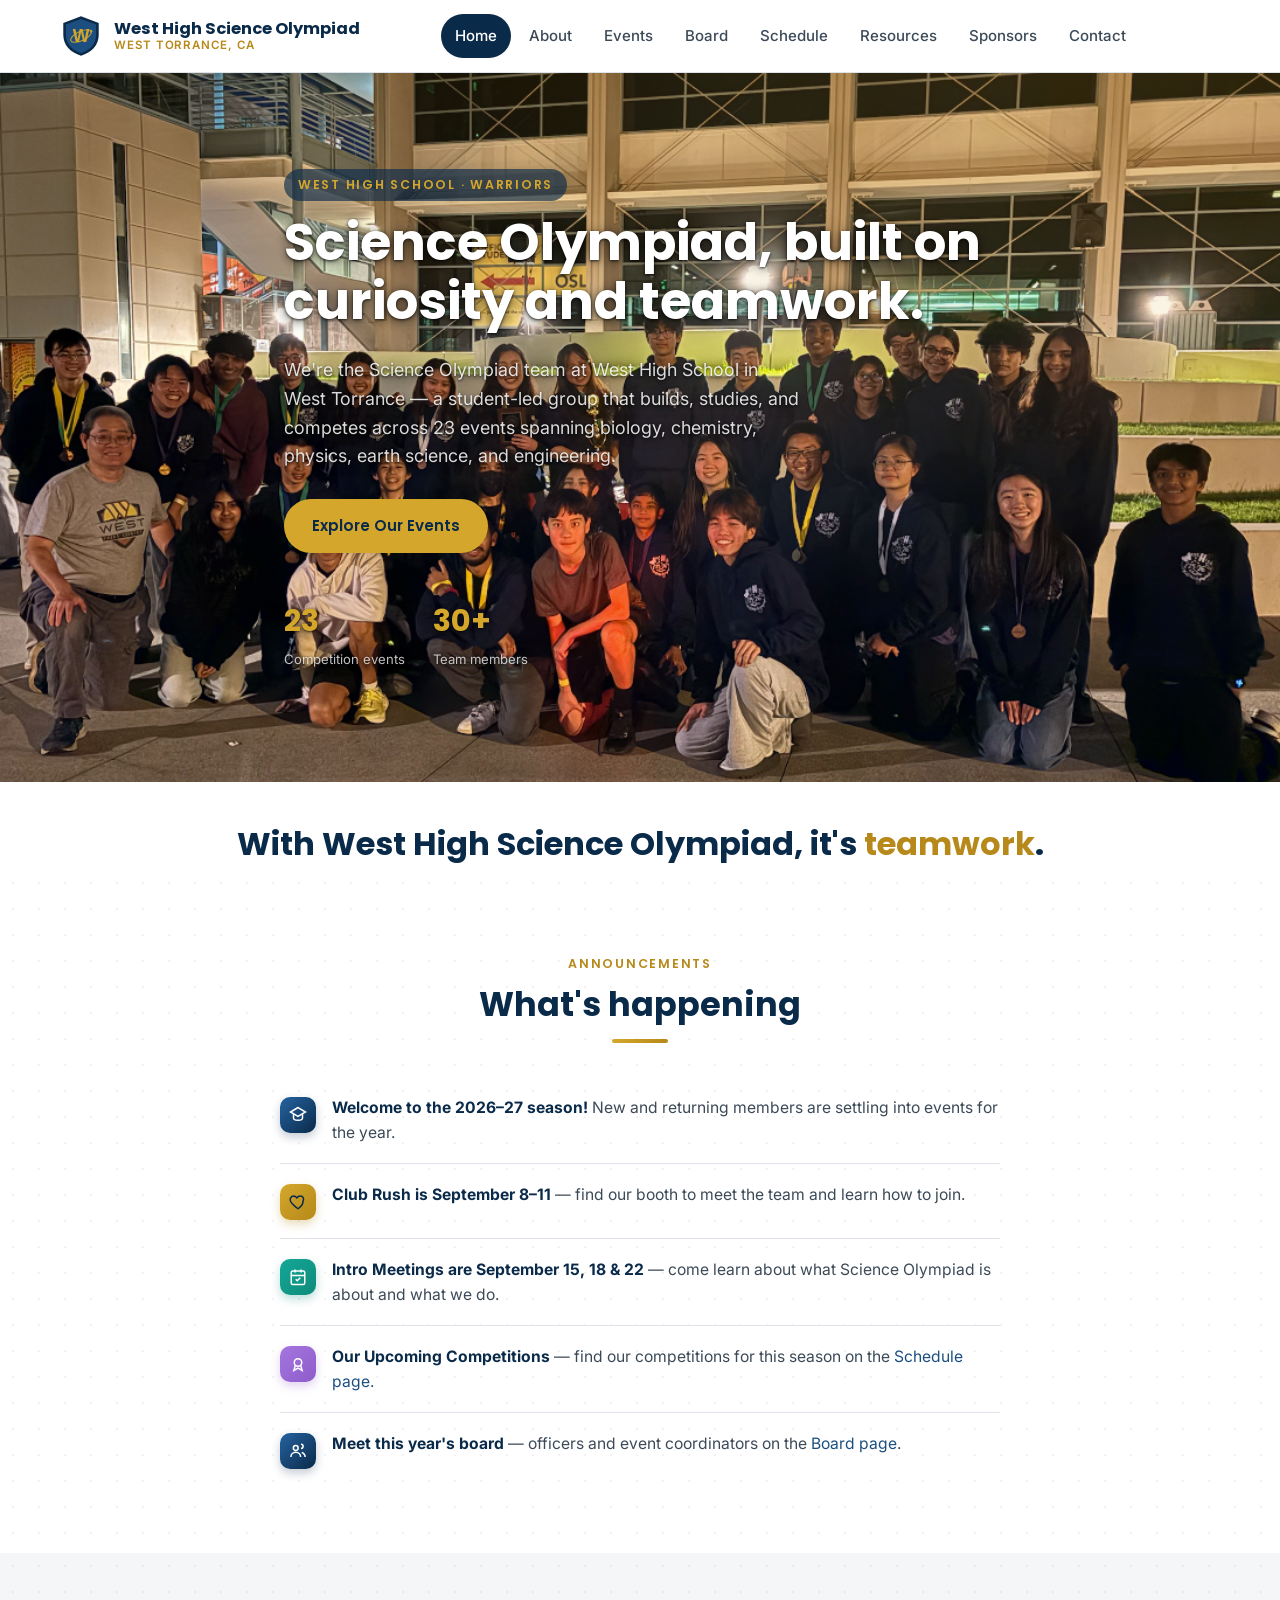
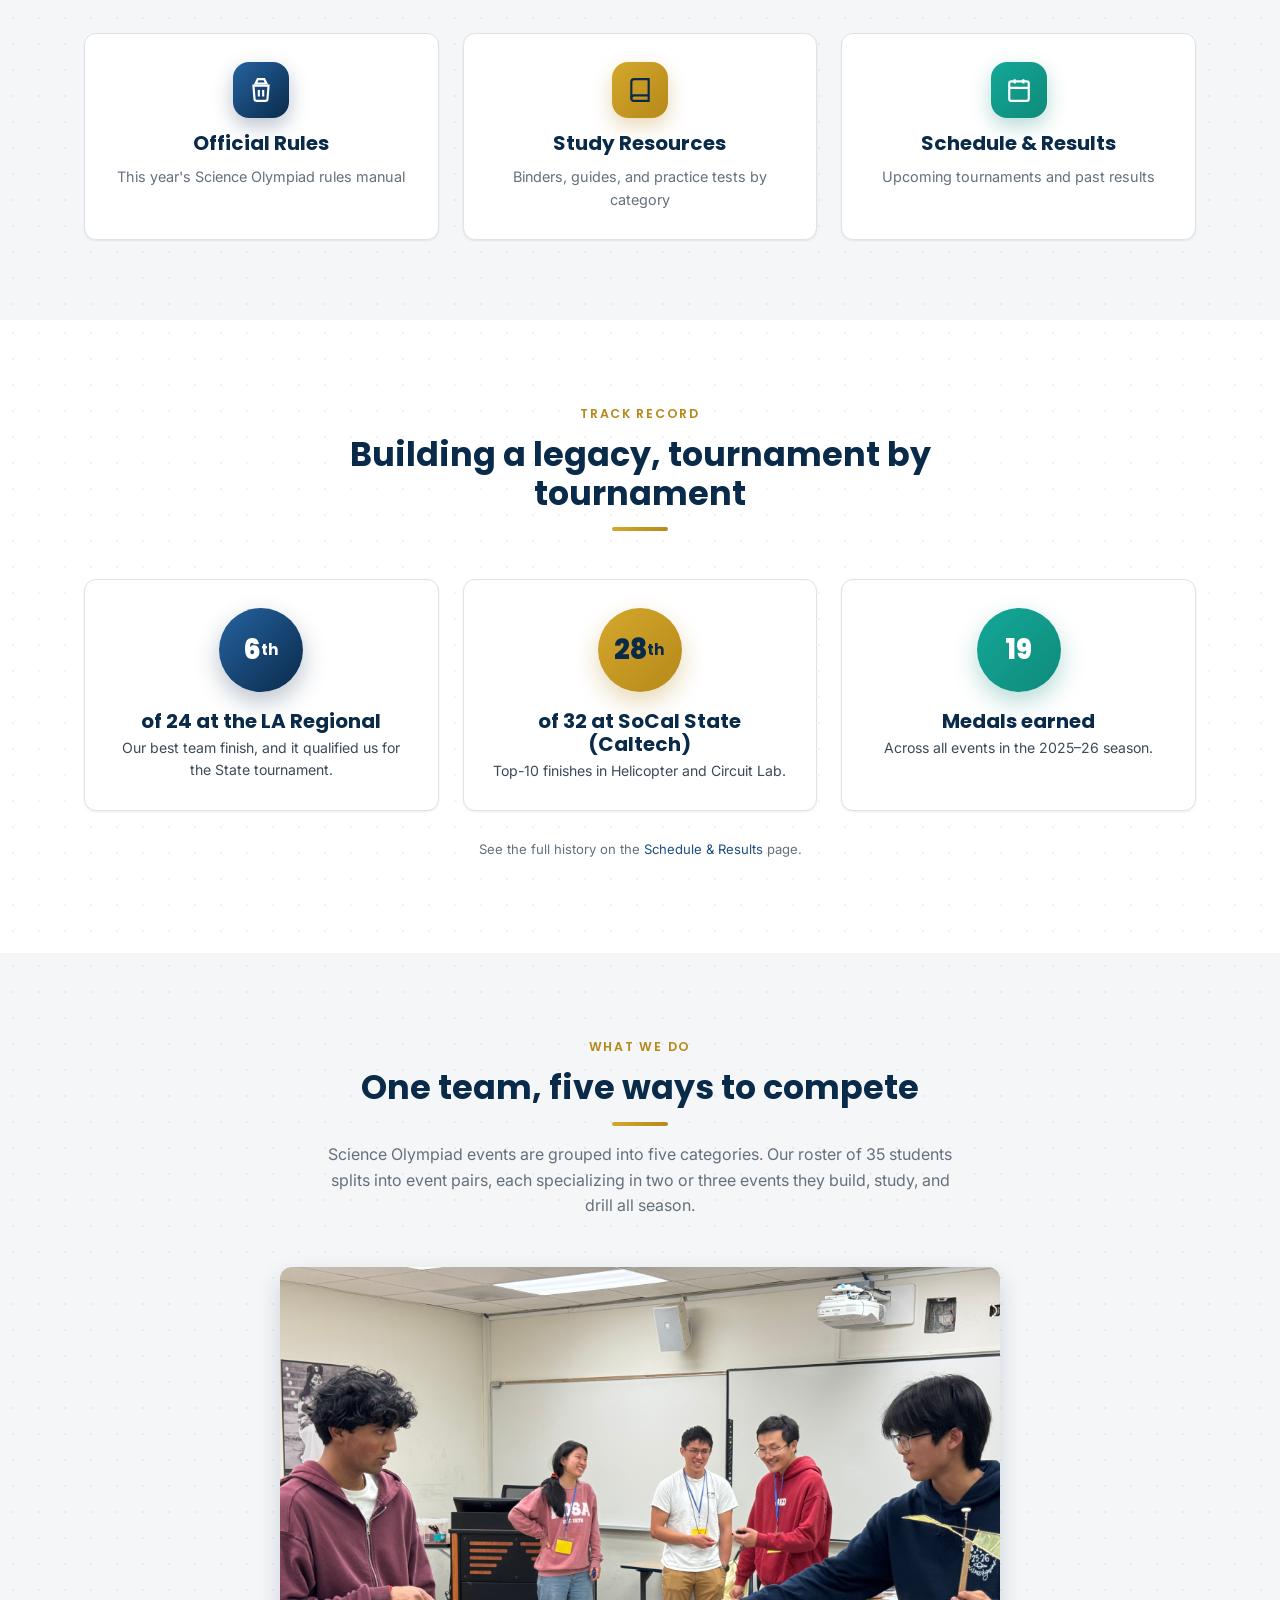
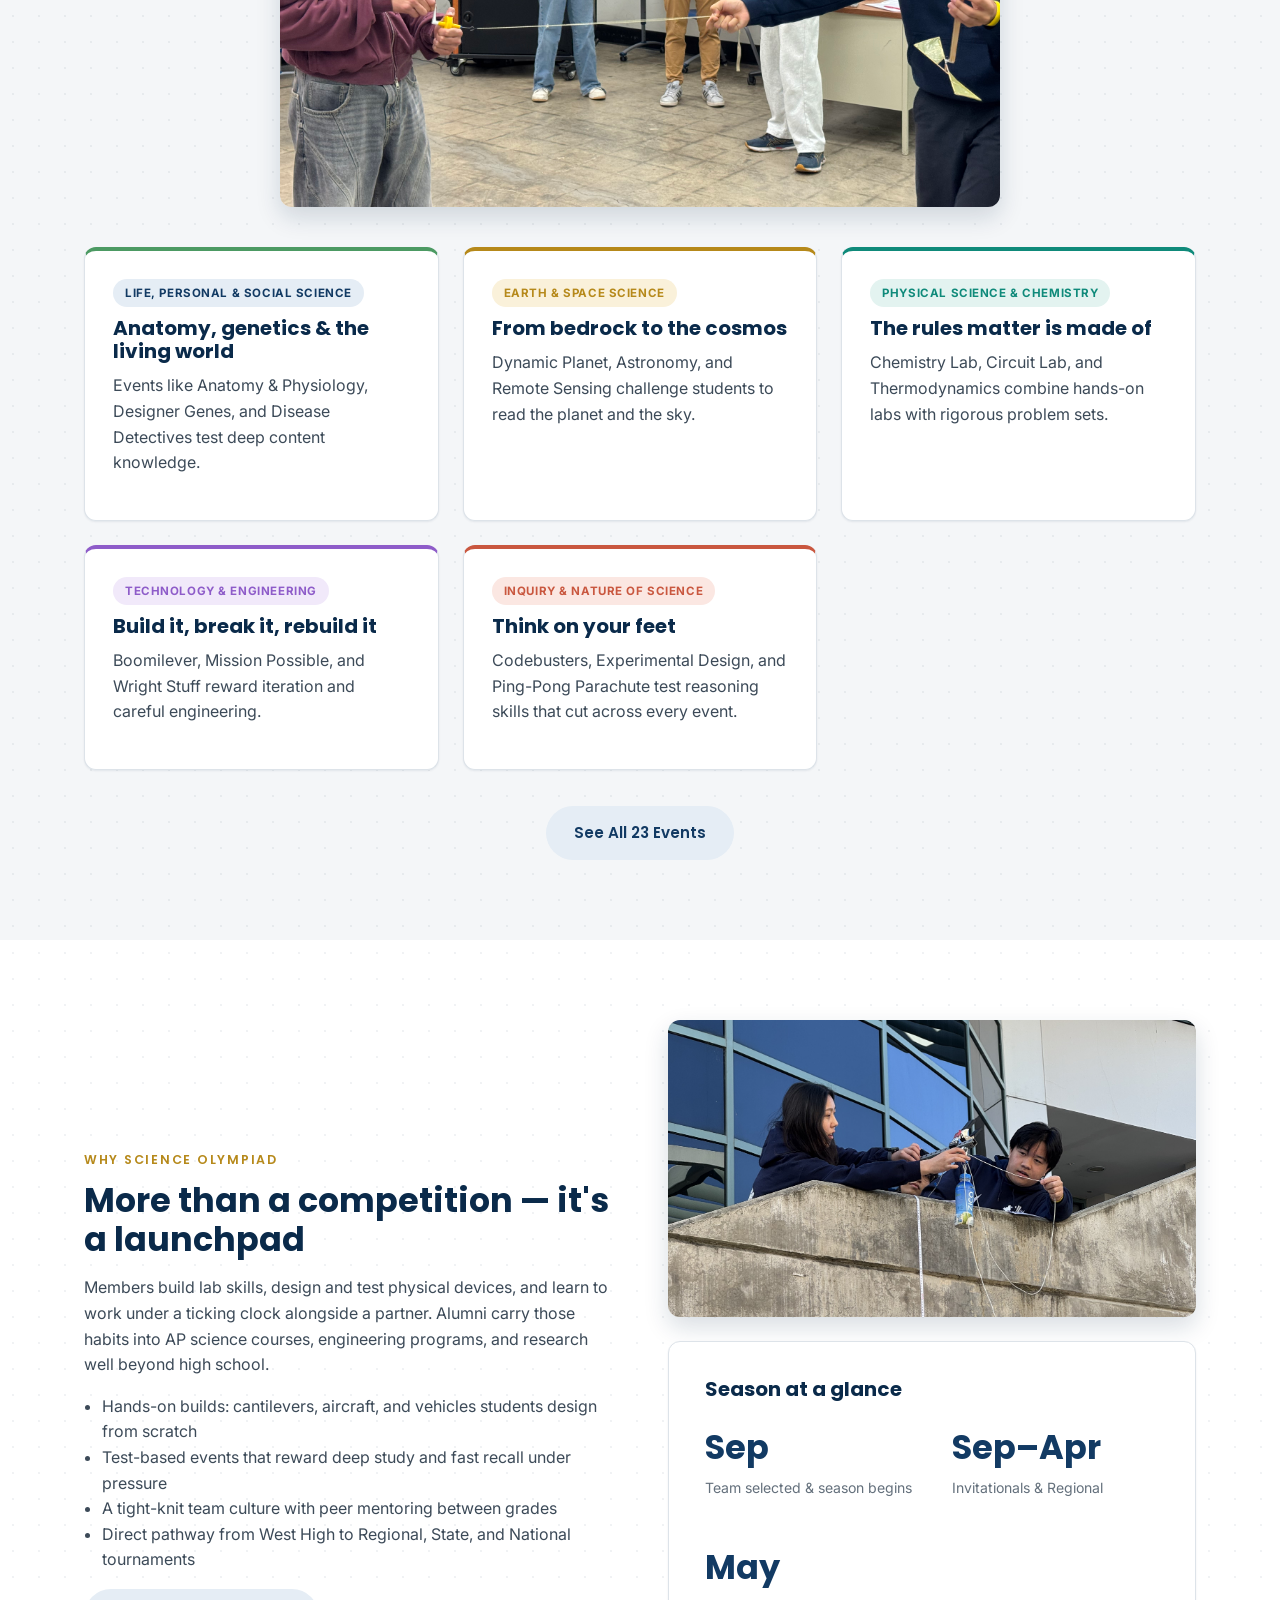
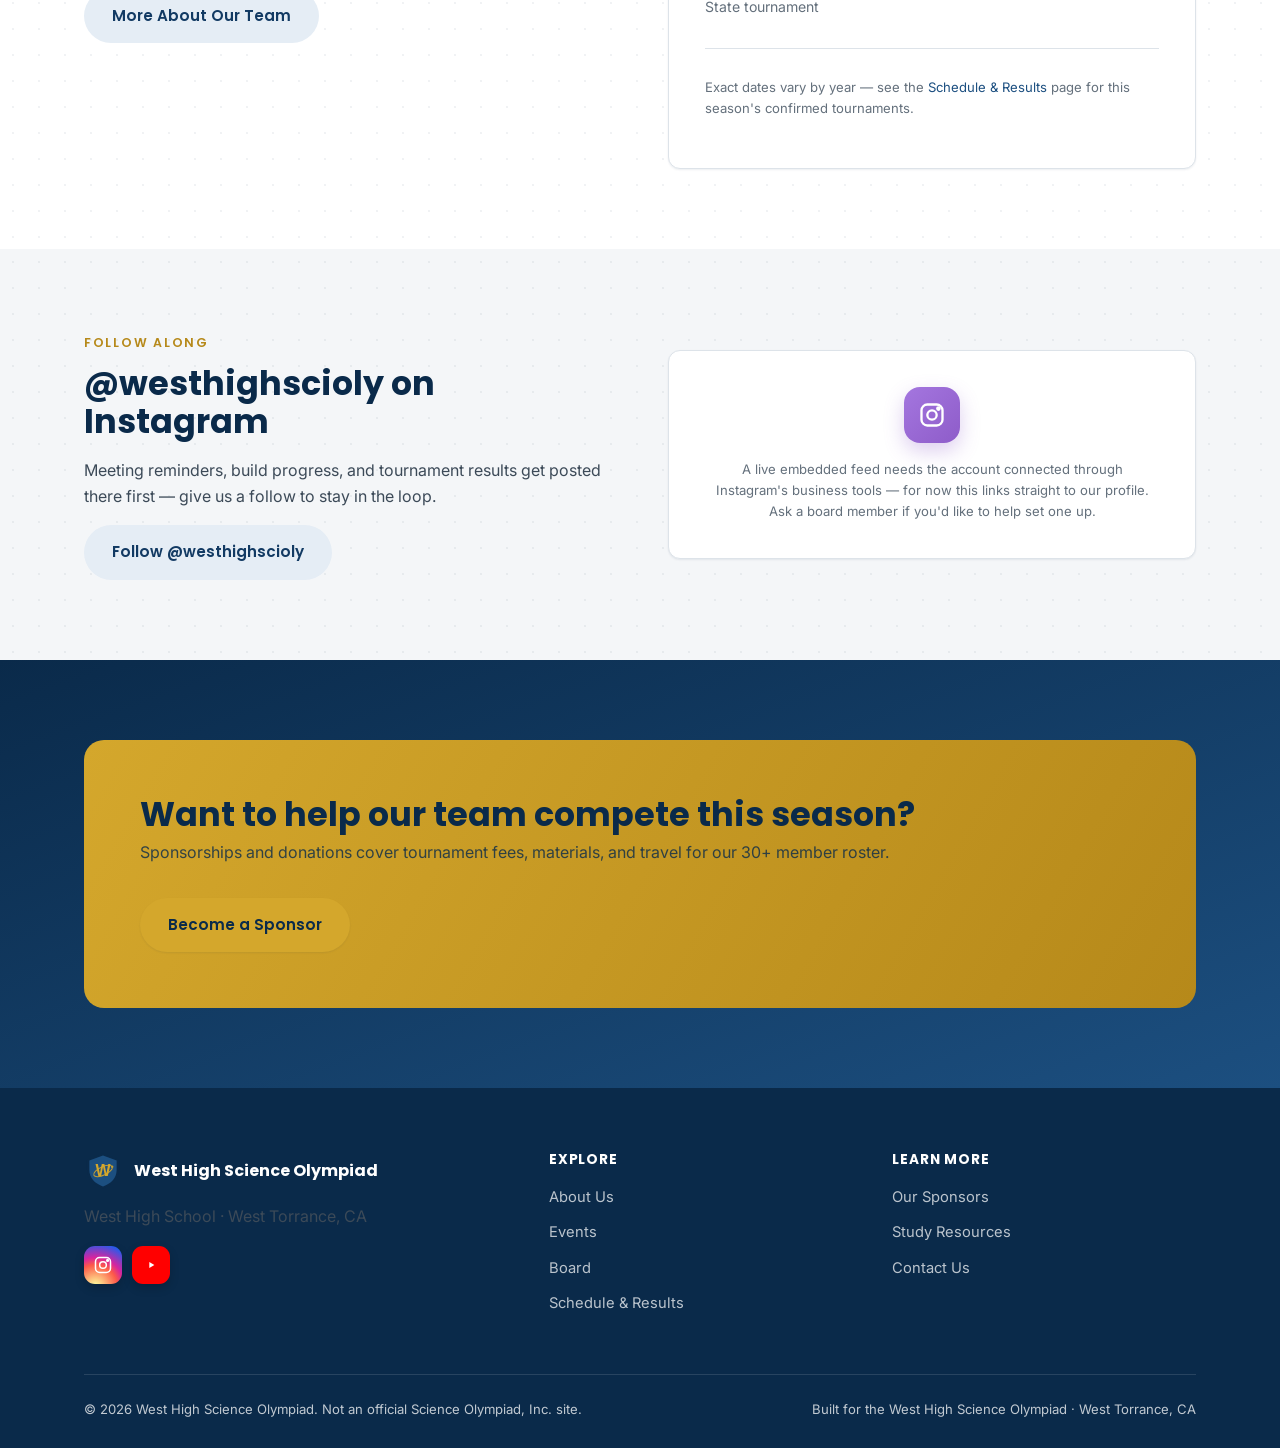
==== index.html @ 2553bfed "Initial launch of West High Science Olympiad site" ====
<!doctype html>
<html lang="en">
<head>
<meta charset="UTF-8">
<meta name="viewport" content="width=device-width, initial-scale=1.0">
<title>West High Science Olympiad | West Torrance, CA</title>
<meta name="description" content="Official informational site of the West High School Science Olympiad team — West Torrance, CA. Events, schedule, results, meeting times, and resources for the Warriors.">
<link rel="icon" href="assets/img/logo.svg" type="image/svg+xml">
<link rel="preconnect" href="https://fonts.googleapis.com">
<link href="https://fonts.googleapis.com/css2?family=Inter:wght@400;500;600;700&family=Poppins:wght@600;700;800&display=swap" rel="stylesheet">
<link rel="stylesheet" href="assets/css/style.css">
</head>
<body>

<header class="site-header">
  <div class="container nav">
    <a href="index.html" class="brand">
      <img src="assets/img/logo.svg" alt="West High Science Olympiad shield logo" class="brand-mark">
      <span class="brand-text"><strong>West High Science Olympiad</strong><span>West Torrance, CA</span></span>
    </a>
    <ul class="nav-links">
      <li><a href="index.html">Home</a></li>
      <li><a href="about.html">About</a></li>
      <li><a href="events.html">Events</a></li>
      <li><a href="team.html">Board</a></li>
      <li><a href="schedule.html">Schedule</a></li>
      <li><a href="resources.html">Resources</a></li>
      <li><a href="sponsors.html">Sponsors</a></li>
      <li><a href="contact.html">Contact</a></li>
    </ul>
    <div class="nav-cta">
      <button class="nav-toggle" aria-label="Toggle menu" aria-expanded="false">
        <span></span><span></span><span></span>
      </button>
    </div>
  </div>
</header>

<section class="hero" style="--hero-img:url('/assets/img/hero-home.png')">
  <div class="container" style="max-width:760px;">
    <span class="eyebrow">West High School &middot; Warriors</span>
    <h1>Science Olympiad, built on curiosity and teamwork.</h1>
    <p class="lede">We're the Science Olympiad team at West High School in West Torrance — a student-led group that builds, studies, and competes across 23 events spanning biology, chemistry, physics, earth science, and engineering.</p>
    <div class="hero-actions">
      <a href="events.html" class="btn btn-primary">Explore Our Events</a>
    </div>
    <div class="hero-stats">
      <div class="hero-stat"><strong>23</strong><span>Competition events</span></div>
      <div class="hero-stat"><strong>30+</strong><span>Team members</span></div>
    </div>
  </div>
</section>

<section class="rotator-line">
  <div class="container">
    <h2>With West High Science Olympiad, it's <span class="rotate-word" data-words="curiosity,teamwork,precision,discovery,persistence">curiosity</span>.</h2>
  </div>
</section>

<section class="section">
  <div class="container">
    <div class="section-head">
      <span class="eyebrow">Announcements</span>
      <h2>What's happening</h2>
    </div>
    <ul class="announce-list" style="max-width:720px; margin:0 auto;">
      <li>
        <div class="announce-icon"><svg viewBox="0 0 24 24" fill="none" stroke="currentColor" stroke-width="2"><path d="M12 2 2 8l10 6 10-6-10-6Z"/><path d="M6 11v5c0 1.5 2.7 3 6 3s6-1.5 6-3v-5"/></svg></div>
        <p style="margin:0;"><strong>Welcome to the 2026&ndash;27 season!</strong> New and returning members are settling into events for the year.</p>
      </li>
      <li>
        <div class="announce-icon announce-icon--gold"><svg viewBox="0 0 24 24" fill="none" stroke="currentColor" stroke-width="2"><path d="M12 21s-7-5.2-9.5-9.2C.6 8.4 2 4.5 6 4c2 0 3.6 1.2 4.5 2.6C11.4 5.2 13 4 15 4c4 0 5.4 3.9 3.5 7.8C19 15.8 12 21 12 21Z"/></svg></div>
        <p style="margin:0;"><strong>Club Rush is September 8&ndash;11</strong> &mdash; find our booth to meet the team and learn how to join.</p>
      </li>
      <li>
        <div class="announce-icon announce-icon--teal"><svg viewBox="0 0 24 24" fill="none" stroke="currentColor" stroke-width="2"><rect x="3" y="4" width="18" height="18" rx="2"/><path d="M3 10h18M8 2v4M16 2v4"/><path d="m9 15 2 2 4-4"/></svg></div>
        <p style="margin:0;"><strong>Intro Meetings are September 15, 18 &amp; 22</strong> &mdash; come learn about what Science Olympiad is about and what we do.</p>
      </li>
      <li>
        <div class="announce-icon announce-icon--purple"><svg viewBox="0 0 24 24" fill="none" stroke="currentColor" stroke-width="2"><path d="M12 15a5 5 0 1 0 0-10 5 5 0 0 0 0 10Z"/><path d="m8.5 13.5-2 7 5.5-3 5.5 3-2-7"/></svg></div>
        <p style="margin:0;"><strong>Our Upcoming Competitions</strong> &mdash; find our competitions for this season on the <a href="schedule.html">Schedule page</a>.</p>
      </li>
      <li>
        <div class="announce-icon"><svg viewBox="0 0 24 24" fill="none" stroke="currentColor" stroke-width="2"><circle cx="9" cy="8" r="3.2"/><path d="M2.5 20c0-3.6 2.9-6.2 6.5-6.2s6.5 2.6 6.5 6.2"/><path d="M16 8.5a2.8 2.8 0 1 0 0-5.6"/><path d="M21.5 20c0-2.9-1.9-5.2-4.5-6"/></svg></div>
        <p style="margin:0;"><strong>Meet this year's board</strong> &mdash; officers and event coordinators on the <a href="team.html">Board page</a>.</p>
      </li>
    </ul>
  </div>
</section>

<section class="section section--alt">
  <div class="container">
    <div class="grid grid-3">
      <a href="https://www.soinc.org" target="_blank" rel="noopener" class="card text-center tile-link">
        <div class="icon-tile" style="margin:0 auto 14px;">
          <svg viewBox="0 0 24 24" fill="none" stroke="currentColor" stroke-width="2"><path d="M9 2h6l2 4H7l2-4Z"/><path d="M5 8h14l-1 12a2 2 0 0 1-2 2H8a2 2 0 0 1-2-2L5 8Z"/><path d="M10 12v6M14 12v6"/></svg>
        </div>
        <h3>Official Rules</h3>
        <p style="margin:0; font-size:0.9rem;">This year's Science Olympiad rules manual</p>
      </a>
      <a href="resources.html" class="card text-center tile-link">
        <div class="icon-tile icon-tile--gold" style="margin:0 auto 14px;">
          <svg viewBox="0 0 24 24" fill="none" stroke="currentColor" stroke-width="2"><path d="M4 19.5A2.5 2.5 0 0 1 6.5 17H20"/><path d="M6.5 2H20v20H6.5A2.5 2.5 0 0 1 4 19.5v-15A2.5 2.5 0 0 1 6.5 2Z"/></svg>
        </div>
        <h3>Study Resources</h3>
        <p style="margin:0; font-size:0.9rem;">Binders, guides, and practice tests by category</p>
      </a>
      <a href="schedule.html" class="card text-center tile-link">
        <div class="icon-tile icon-tile--teal" style="margin:0 auto 14px;">
          <svg viewBox="0 0 24 24" fill="none" stroke="currentColor" stroke-width="2"><rect x="3" y="4" width="18" height="18" rx="2"/><path d="M3 10h18M8 2v4M16 2v4"/></svg>
        </div>
        <h3>Schedule &amp; Results</h3>
        <p style="margin:0; font-size:0.9rem;">Upcoming tournaments and past results</p>
      </a>
    </div>
  </div>
</section>

<section class="section">
  <div class="container">
    <div class="section-head">
      <span class="eyebrow">Track Record</span>
      <h2>Building a legacy, tournament by tournament</h2>
    </div>
    <div class="grid grid-3">
      <div class="card text-center">
        <div class="stat-badge">6<sup>th</sup></div>
        <h3 style="margin-bottom:4px;">of 24 at the LA Regional</h3>
        <p style="margin:0; font-size:0.88rem;">Our best team finish, and it qualified us for the State tournament.</p>
      </div>
      <div class="card text-center">
        <div class="stat-badge stat-badge--gold">28<sup>th</sup></div>
        <h3 style="margin-bottom:4px;">of 32 at SoCal State (Caltech)</h3>
        <p style="margin:0; font-size:0.88rem;">Top-10 finishes in Helicopter and Circuit Lab.</p>
      </div>
      <div class="card text-center">
        <div class="stat-badge stat-badge--teal">19</div>
        <h3 style="margin-bottom:4px;">Medals earned</h3>
        <p style="margin:0; font-size:0.88rem;">Across all events in the 2025&ndash;26 season.</p>
      </div>
    </div>
    <p class="form-note text-center" style="margin-top:28px;">See the full history on the <a href="schedule.html">Schedule &amp; Results</a> page.</p>
  </div>
</section>

<section class="section section--alt">
  <div class="container">
    <div class="section-head">
      <span class="eyebrow">What We Do</span>
      <h2>One team, five ways to compete</h2>
      <p>Science Olympiad events are grouped into five categories. Our roster of 35 students splits into event pairs, each specializing in two or three events they build, study, and drill all season.</p>
    </div>
    <img src="/assets/img/IMG_6153.JPG" alt="Team members testing a Wright Stuff aircraft build" class="photo-frame" style="aspect-ratio:4032/3024; max-width:720px; margin:0 auto 40px;">
    <div class="grid grid-3">
      <div class="card card--life">
        <span class="tag tag--green">Life, Personal &amp; Social Science</span>
        <h3>Anatomy, genetics &amp; the living world</h3>
        <p>Events like Anatomy &amp; Physiology, Designer Genes, and Disease Detectives test deep content knowledge.</p>
      </div>
      <div class="card card--earth">
        <span class="tag">Earth &amp; Space Science</span>
        <h3>From bedrock to the cosmos</h3>
        <p>Dynamic Planet, Astronomy, and Remote Sensing challenge students to read the planet and the sky.</p>
      </div>
      <div class="card card--physical">
        <span class="tag tag--blue">Physical Science &amp; Chemistry</span>
        <h3>The rules matter is made of</h3>
        <p>Chemistry Lab, Circuit Lab, and Thermodynamics combine hands-on labs with rigorous problem sets.</p>
      </div>
      <div class="card card--tech">
        <span class="tag" style="background:#f1e9fa; color:#8e5cc9;">Technology &amp; Engineering</span>
        <h3>Build it, break it, rebuild it</h3>
        <p>Boomilever, Mission Possible, and Wright Stuff reward iteration and careful engineering.</p>
      </div>
      <div class="card card--inquiry">
        <span class="tag" style="background:#fbe7e2; color:#c9573f;">Inquiry &amp; Nature of Science</span>
        <h3>Think on your feet</h3>
        <p>Codebusters, Experimental Design, and Ping-Pong Parachute test reasoning skills that cut across every event.</p>
      </div>
    </div>
    <div class="text-center" style="margin-top: 36px;">
      <a href="events.html" class="btn btn-ghost">See All 23 Events</a>
    </div>
  </div>
</section>

<section class="section">
  <div class="container">
    <div class="grid grid-2" style="align-items:center; gap:56px;">
      <div>
        <span class="eyebrow">Why Science Olympiad</span>
        <h2>More than a competition — it's a launchpad</h2>
        <p>Members build lab skills, design and test physical devices, and learn to work under a ticking clock alongside a partner. Alumni carry those habits into AP science courses, engineering programs, and research well beyond high school.</p>
        <ul style="padding-left: 18px; color: var(--color-ink-700);">
          <li>Hands-on builds: cantilevers, aircraft, and vehicles students design from scratch</li>
          <li>Test-based events that reward deep study and fast recall under pressure</li>
          <li>A tight-knit team culture with peer mentoring between grades</li>
          <li>Direct pathway from West High to Regional, State, and National tournaments</li>
        </ul>
        <a href="about.html" class="btn btn-ghost">More About Our Team</a>
      </div>
      <div>
        <img src="/assets/img/IMG_6108.JPG" alt="Team members testing a hands-on device build outdoors" class="photo-frame" style="aspect-ratio:16/9; margin-bottom:24px; object-position:50% 38%;">
        <div class="card" style="padding: 36px;">
        <h3>Season at a glance</h3>
        <div class="stat-row" style="margin-top: 20px;">
          <div class="stat"><strong>Sep</strong><span>Team selected &amp; season begins</span></div>
          <div class="stat"><strong>Sep&ndash;Apr</strong><span>Invitationals &amp; Regional</span></div>
          <div class="stat"><strong>May</strong><span>State tournament</span></div>
        </div>
        <div class="divider" style="margin: 28px 0;"></div>
        <p class="form-note">Exact dates vary by year — see the <a href="schedule.html">Schedule &amp; Results</a> page for this season's confirmed tournaments.</p>
        </div>
      </div>
    </div>
  </div>
</section>

<section class="section section--alt">
  <div class="container">
    <div class="grid grid-2" style="align-items:center; gap:56px;">
      <div>
        <span class="eyebrow">Follow Along</span>
        <h2>@westhighscioly on Instagram</h2>
        <p>Meeting reminders, build progress, and tournament results get posted there first &mdash; give us a follow to stay in the loop.</p>
        <a href="https://www.instagram.com/westhighscioly/" target="_blank" rel="noopener" class="btn btn-ghost">Follow @westhighscioly</a>
      </div>
      <div class="card text-center" style="padding:36px;">
        <div class="icon-tile icon-tile--purple" style="margin:0 auto 16px; width:56px; height:56px;">
          <svg viewBox="0 0 24 24" fill="none" stroke="currentColor" stroke-width="2" style="width:28px; height:28px;"><rect x="3" y="3" width="18" height="18" rx="5"/><circle cx="12" cy="12" r="4"/><circle cx="17.5" cy="6.5" r="1"/></svg>
        </div>
        <p class="form-note" style="margin:0;">A live embedded feed needs the account connected through Instagram's business tools &mdash; for now this links straight to our profile. Ask a board member if you'd like to help set one up.</p>
      </div>
    </div>
  </div>
</section>

<section class="section section--dark">
  <div class="container">
    <div class="cta-banner">
      <div>
        <h2>Want to help our team compete this season?</h2>
        <p>Sponsorships and donations cover tournament fees, materials, and travel for our 30+ member roster.</p>
      </div>
      <a href="sponsors.html" class="btn btn-primary">Become a Sponsor</a>
    </div>
  </div>
</section>

<footer class="site-footer">
  <div class="container">
    <div class="footer-grid">
      <div>
        <div class="footer-brand">
          <img src="assets/img/logo.svg" alt="West High Science Olympiad logo" style="width:38px;height:38px;">
          <strong>West High Science Olympiad</strong>
        </div>
        <p>West High School &middot; West Torrance, CA</p>
        <div class="social-row">
          <a href="https://www.instagram.com/westhighscioly/" target="_blank" rel="noopener" aria-label="Instagram" class="social-icon--instagram">
            <svg viewBox="0 0 24 24" fill="none" stroke="#fff" stroke-width="1.8"><rect x="3" y="3" width="18" height="18" rx="5"/><circle cx="12" cy="12" r="4"/><circle cx="17.5" cy="6.5" r="1"/></svg>
          </a>
          <a href="https://www.youtube.com/@westhighschoolscienceolymp8738" target="_blank" rel="noopener" aria-label="YouTube" class="social-icon--youtube">
            <svg viewBox="0 0 24 24"><path fill="#fff" d="M10 8.5v7l6-3.5-6-3.5z"/></svg>
          </a>
        </div>
      </div>
      <div>
        <h4>Explore</h4>
        <ul>
          <li><a href="about.html">About Us</a></li>
          <li><a href="events.html">Events</a></li>
          <li><a href="team.html">Board</a></li>
          <li><a href="schedule.html">Schedule &amp; Results</a></li>
        </ul>
      </div>
      <div>
        <h4>Learn More</h4>
        <ul>
          <li><a href="sponsors.html">Our Sponsors</a></li>
          <li><a href="resources.html">Study Resources</a></li>
          <li><a href="contact.html">Contact Us</a></li>
        </ul>
      </div>
    </div>
    <div class="footer-bottom">
      <span>&copy; <span class="current-year">2026</span> West High Science Olympiad. Not an official Science Olympiad, Inc. site.</span>
      <span>Built for the West High Science Olympiad &middot; West Torrance, CA</span>
    </div>
  </div>
</footer>

<button class="back-to-top" aria-label="Back to top">&uarr;</button>
<script src="assets/js/main.js"></script>
</body>
</html>
---- assets/css/style.css ----
/* ==========================================================================
   West High Science Olympiad — Design Tokens & Base
   ========================================================================== */

:root {
  /* West High "Warriors" palette — deep navy blue + gold, teal science-lab accent */
  --color-primary-900: #0a2a4a;
  --color-primary-800: #123a63;
  --color-primary-700: #1c4f80;
  --color-primary-600: #2563a0;
  --color-primary-100: #e5edf5;
  --color-gold-500: #d4a72c;
  --color-gold-600: #b6891a;
  --color-gold-100: #faf1da;
  --color-accent-teal: #0f8a7a;

  --color-ink-900: #16212e;
  --color-ink-700: #3c4a58;
  --color-ink-500: #64707c;
  --color-ink-300: #9aa6b0;
  --color-ink-100: #e2e7ec;
  --color-surface: #ffffff;
  --color-surface-alt: #f4f6f8;
  --color-border: #dde3e9;

  --font-display: "Poppins", "Segoe UI", system-ui, sans-serif;
  --font-body: "Inter", "Segoe UI", system-ui, sans-serif;

  --radius-sm: 6px;
  --radius-md: 12px;
  --radius-lg: 20px;

  --shadow-sm: 0 1px 2px rgba(10, 42, 74, 0.08);
  --shadow-md: 0 8px 24px rgba(10, 42, 74, 0.10);
  --shadow-lg: 0 20px 48px rgba(10, 42, 74, 0.16);

  --container-w: 1160px;
}

* , *::before, *::after { box-sizing: border-box; }

html { scroll-behavior: smooth; }

body {
  margin: 0;
  font-family: var(--font-body);
  color: var(--color-ink-900);
  background: var(--color-surface);
  line-height: 1.6;
  -webkit-font-smoothing: antialiased;
}

h1, h2, h3, h4 {
  font-family: var(--font-display);
  font-weight: 700;
  line-height: 1.15;
  margin: 0 0 0.5em;
  color: var(--color-primary-900);
}

h1 { font-size: clamp(2.1rem, 4vw, 3.2rem); }
h2 { font-size: clamp(1.6rem, 2.6vw, 2.2rem); }
h3 { font-size: 1.25rem; }

p { margin: 0 0 1em; color: var(--color-ink-700); }

a { color: var(--color-primary-700); text-decoration: none; }
a:hover { color: var(--color-gold-600); }

img { max-width: 100%; display: block; }

.container {
  width: 100%;
  max-width: var(--container-w);
  margin: 0 auto;
  padding: 0 24px;
}

.section {
  padding: 80px 0;
  background-image: radial-gradient(rgba(10,42,74,0.06) 1.5px, transparent 1.5px);
  background-size: 26px 26px;
}
.section--alt { background-color: var(--color-surface-alt); }
.section--dark {
  background: linear-gradient(160deg, var(--color-primary-900), var(--color-primary-700));
  color: #fff;
}
.section--dark h2, .section--dark h3 { color: #fff; }
.section--dark p { color: rgba(255,255,255,0.82); }

.eyebrow {
  display: inline-flex;
  align-items: center;
  gap: 8px;
  font-family: var(--font-display);
  font-size: 0.78rem;
  font-weight: 600;
  letter-spacing: 0.14em;
  text-transform: uppercase;
  color: var(--color-gold-600);
  margin-bottom: 12px;
}
.section--dark .eyebrow { color: var(--color-gold-500); }

.section-head {
  max-width: 640px;
  margin: 0 auto 48px;
  text-align: center;
}
.section-head p { color: var(--color-ink-500); }
.section--dark .section-head p { color: rgba(255,255,255,0.78); }
.section-head h2::after {
  content: "";
  display: block;
  width: 56px;
  height: 4px;
  margin: 14px auto 0;
  border-radius: 999px;
  background: linear-gradient(90deg, var(--color-gold-500), var(--color-gold-600));
}

/* Buttons */
.btn {
  display: inline-flex;
  align-items: center;
  justify-content: center;
  gap: 8px;
  padding: 13px 26px;
  border-radius: 999px;
  font-family: var(--font-display);
  font-weight: 600;
  font-size: 0.95rem;
  border: 2px solid transparent;
  cursor: pointer;
  transition: transform 0.15s ease, box-shadow 0.15s ease, background 0.15s ease, color 0.15s ease;
  white-space: nowrap;
}
.btn:hover { transform: translateY(-2px); }
.btn-primary {
  background: var(--color-gold-500);
  color: var(--color-primary-900);
  box-shadow: var(--shadow-sm);
}
.btn-primary:hover { background: var(--color-gold-600); color: var(--color-primary-900); box-shadow: var(--shadow-md); }
.btn-outline {
  background: transparent;
  border-color: rgba(255,255,255,0.6);
  color: #fff;
}
.btn-outline:hover { background: rgba(255,255,255,0.12); color: #fff; }
.btn-ghost {
  background: var(--color-primary-100);
  color: var(--color-primary-800);
}
.btn-ghost:hover { background: var(--color-primary-900); color: #fff; }

/* ==========================================================================
   Header / Nav
   ========================================================================== */

.site-header {
  position: sticky;
  top: 0;
  z-index: 100;
  background: rgba(255,255,255,0.92);
  backdrop-filter: blur(10px);
  border-bottom: 1px solid var(--color-border);
}

.nav {
  display: flex;
  align-items: center;
  justify-content: space-between;
  padding: 14px 0;
}

.brand {
  display: flex;
  align-items: center;
  gap: 12px;
  color: var(--color-ink-900);
}
.brand:hover { color: var(--color-ink-900); }
.brand-mark { width: 42px; height: 42px; flex-shrink: 0; }
.brand-text { display: flex; flex-direction: column; line-height: 1.15; }
.brand-text strong {
  font-family: var(--font-display);
  font-size: 1.02rem;
  font-weight: 700;
  color: var(--color-primary-900);
}
.brand-text span {
  font-size: 0.72rem;
  letter-spacing: 0.08em;
  text-transform: uppercase;
  color: var(--color-gold-600);
  font-weight: 600;
}

.nav-links {
  display: flex;
  align-items: center;
  gap: 4px;
  list-style: none;
  margin: 0;
  padding: 0;
}
.nav-links a {
  display: inline-block;
  padding: 10px 14px;
  border-radius: 999px;
  font-size: 0.94rem;
  font-weight: 500;
  color: var(--color-ink-700);
}
.nav-links a:hover { background: var(--color-primary-100); color: var(--color-primary-800); }
.nav-links a.active { background: var(--color-primary-900); color: #fff; }

.nav-cta { display: flex; align-items: center; gap: 12px; }
.nav-cta .btn { padding: 10px 20px; font-size: 0.9rem; }
.nav-cta .btn-primary { background: var(--color-primary-900); color: #fff; }
.nav-cta .btn-primary:hover { background: var(--color-gold-600); color: var(--color-primary-900); }

.nav-toggle {
  display: none;
  background: none;
  border: none;
  cursor: pointer;
  padding: 8px;
}
.nav-toggle span {
  display: block;
  width: 24px;
  height: 2px;
  background: var(--color-primary-900);
  margin: 5px 0;
  transition: transform 0.2s ease, opacity 0.2s ease;
}

/* ==========================================================================
   Hero
   ========================================================================== */

.hero {
  position: relative;
  overflow: hidden;
  /* Drop a photo in and set --hero-img on this element (e.g. assets/img/hero-home.jpg) —
     layers stack on top of it, so the page looks the same today and upgrades once it's added.
     No color tint on the photo itself — a plain navy background shows when there's no photo,
     and a text-shadow (below) keeps the text readable once a photo is added. */
  background-color: var(--color-primary-900);
  background-image: radial-gradient(1200px 600px at 85% -10%, rgba(212,167,44,0.25), transparent),
              var(--hero-img, none);
  background-size: cover, cover;
  background-position: center, center;
  background-repeat: no-repeat, no-repeat;
  color: #fff;
  padding: 96px 0 110px;
}
.hero .eyebrow {
  color: var(--color-gold-500);
  background: rgba(10,42,74,0.65);
  padding: 6px 14px;
  border-radius: 999px;
}
.hero h1, .hero .lede, .hero-stat strong, .hero-stat span {
  text-shadow: 0 1px 3px rgba(0,0,0,0.75), 0 2px 12px rgba(0,0,0,0.6);
}
.hero-grid {
  display: grid;
  grid-template-columns: 1.1fr 0.9fr;
  gap: 48px;
  align-items: center;
}
.hero h1 { color: #fff; }
.hero .lede { font-size: 1.12rem; color: rgba(255,255,255,0.85); max-width: 520px; }
.hero-actions { display: flex; gap: 14px; flex-wrap: wrap; margin-top: 28px; }

.hero-stats {
  display: flex;
  gap: 28px;
  margin-top: 44px;
  flex-wrap: wrap;
}
.hero-stat strong {
  display: block;
  font-family: var(--font-display);
  font-size: 1.9rem;
  color: var(--color-gold-500);
}
.hero-stat span { font-size: 0.82rem; color: rgba(255,255,255,0.75); }

.rotator-line {
  padding: 44px 0 8px;
  text-align: center;
}
.rotator-line h2 {
  font-size: clamp(1.4rem, 2.6vw, 2rem);
  margin: 0;
}
.rotate-word {
  display: inline-block;
  color: var(--color-gold-600);
  transition: opacity 0.25s ease;
}

.hero-badge-panel {
  background: rgba(255,255,255,0.08);
  border: 1px solid rgba(255,255,255,0.18);
  border-radius: var(--radius-lg);
  padding: 28px;
  backdrop-filter: blur(6px);
}
.hero-badge-panel h3 { color: #fff; margin-bottom: 4px; }
.hero-badge-panel p.small { color: rgba(255,255,255,0.7); font-size: 0.88rem; margin-bottom: 18px; }
.countdown {
  display: grid;
  grid-template-columns: repeat(4, 1fr);
  gap: 10px;
}
.countdown div {
  background: rgba(0,0,0,0.18);
  border-radius: var(--radius-sm);
  padding: 14px 6px;
  text-align: center;
}
.countdown strong { display: block; font-family: var(--font-display); font-size: 1.5rem; color: var(--color-gold-500); }
.countdown span { font-size: 0.68rem; text-transform: uppercase; letter-spacing: 0.06em; color: rgba(255,255,255,0.7); }

/* ==========================================================================
   Cards / Grids
   ========================================================================== */

.grid { display: grid; gap: 24px; }
.grid-2 { grid-template-columns: repeat(2, 1fr); }
.grid-3 { grid-template-columns: repeat(3, 1fr); }
.grid-4 { grid-template-columns: repeat(4, 1fr); }

.card {
  background: var(--color-surface);
  border: 1px solid var(--color-border);
  border-radius: var(--radius-md);
  padding: 28px;
  box-shadow: var(--shadow-sm);
  transition: transform 0.2s ease, box-shadow 0.2s ease;
}
.card:hover { transform: translateY(-4px); box-shadow: var(--shadow-md); }

.icon-tile {
  width: 56px;
  height: 56px;
  border-radius: 16px;
  background: linear-gradient(135deg, var(--color-primary-600), var(--color-primary-900));
  display: flex;
  align-items: center;
  justify-content: center;
  margin-bottom: 16px;
  color: #fff;
  box-shadow: 0 8px 20px rgba(10,42,74,0.28);
  transition: transform 0.25s ease, box-shadow 0.25s ease;
}
.icon-tile svg { width: 26px; height: 26px; }
.card:hover .icon-tile, .tile-link:hover .icon-tile {
  transform: scale(1.08) rotate(-4deg);
  box-shadow: 0 12px 26px rgba(10,42,74,0.35);
}
.icon-tile--gold {
  background: linear-gradient(135deg, var(--color-gold-500), var(--color-gold-600));
  color: var(--color-primary-900);
  box-shadow: 0 8px 20px rgba(180,137,26,0.32);
}
.icon-tile--teal {
  background: linear-gradient(135deg, #14a898, var(--color-accent-teal));
  box-shadow: 0 8px 20px rgba(15,138,122,0.3);
}
.icon-tile--purple {
  background: linear-gradient(135deg, #a476df, #8e5cc9);
  box-shadow: 0 8px 20px rgba(142,92,201,0.3);
}

.stat-badge {
  width: 84px;
  height: 84px;
  border-radius: 50%;
  margin: 0 auto 18px;
  display: flex;
  align-items: center;
  justify-content: center;
  color: #fff;
  font-family: var(--font-display);
  font-weight: 800;
  font-size: 1.7rem;
  background: linear-gradient(135deg, var(--color-primary-600), var(--color-primary-900));
  box-shadow: 0 10px 24px rgba(10,42,74,0.28);
}
.stat-badge sup { font-size: 0.95rem; font-weight: 700; }
.stat-badge--gold {
  background: linear-gradient(135deg, var(--color-gold-500), var(--color-gold-600));
  color: var(--color-primary-900);
  box-shadow: 0 10px 24px rgba(180,137,26,0.32);
}
.stat-badge--teal {
  background: linear-gradient(135deg, #14a898, var(--color-accent-teal));
  box-shadow: 0 10px 24px rgba(15,138,122,0.3);
}

/* Photo placeholder — swap for a real <img> once a photo is available */
.photo-placeholder {
  width: 100%;
  aspect-ratio: 4 / 3;
  border-radius: var(--radius-md);
  border: 2px dashed rgba(10,42,74,0.28);
  background: var(--color-primary-100);
  display: flex;
  flex-direction: column;
  align-items: center;
  justify-content: center;
  gap: 10px;
  color: var(--color-primary-700);
  text-align: center;
  padding: 24px;
}
.photo-placeholder svg { width: 38px; height: 38px; opacity: 0.55; }
.photo-placeholder span { font-size: 0.85rem; font-weight: 600; max-width: 220px; }
.photo-placeholder--square { aspect-ratio: 1 / 1; }
.photo-placeholder--wide { aspect-ratio: 16 / 9; }
.photo-placeholder--sm {
  aspect-ratio: 1 / 1;
  max-width: 96px;
  margin: 0 auto 14px;
  padding: 10px;
  gap: 6px;
}
.photo-placeholder--sm svg { width: 24px; height: 24px; }
.photo-placeholder--sm span { font-size: 0.62rem; max-width: 80px; }

/* Photo frame — a real photo dropped into a placeholder's spot */
.photo-frame {
  width: 100%;
  aspect-ratio: 4 / 3;
  border-radius: var(--radius-md);
  object-fit: cover;
  display: block;
  box-shadow: 0 10px 24px rgba(10,42,74,0.16);
}
.photo-frame--square { aspect-ratio: 1 / 1; }
.photo-frame--wide { aspect-ratio: 16 / 9; }

.tag {
  display: inline-block;
  font-size: 0.72rem;
  font-weight: 700;
  letter-spacing: 0.05em;
  text-transform: uppercase;
  padding: 5px 12px;
  border-radius: 999px;
  background: var(--color-gold-100);
  color: var(--color-gold-600);
  margin-bottom: 10px;
}
.tag--blue { background: #e3f3f0; color: var(--color-accent-teal); }
.tag--green { background: var(--color-primary-100); color: var(--color-primary-800); }

/* Event category color coding */
.card--life { border-top: 4px solid #4c9a63; }
.card--earth { border-top: 4px solid #b6891a; }
.card--physical { border-top: 4px solid #0f8a7a; }
.card--tech { border-top: 4px solid #8e5cc9; }
.card--inquiry { border-top: 4px solid #c9573f; }

/* ==========================================================================
   Page header (interior pages)
   ========================================================================== */

.page-header {
  /* Drop a photo in and set --hero-img on this element (e.g. assets/img/hero-about.jpg) —
     no color tint on the photo itself; a plain navy background shows when there's no photo,
     and a text-shadow keeps the text readable once a photo is added. */
  background-color: var(--color-primary-900);
  background-image: var(--hero-img, none);
  background-size: cover;
  background-position: center;
  background-repeat: no-repeat;
  color: #fff;
  padding: 64px 0 56px;
  text-align: center;
}
.page-header h1, .page-header p, .breadcrumb { text-shadow: 0 2px 10px rgba(0,0,0,0.55); }
.page-header h1 { color: #fff; margin-bottom: 10px; }
.page-header p { color: rgba(255,255,255,0.82); max-width: 620px; margin: 0 auto; }

.breadcrumb {
  font-size: 0.82rem;
  color: rgba(255,255,255,0.65);
  margin-bottom: 14px;
}
.breadcrumb a { color: rgba(255,255,255,0.85); }

/* ==========================================================================
   Table (schedule / results)
   ========================================================================== */

.table-wrap {
  overflow-x: auto;
  border: 1px solid var(--color-border);
  border-radius: var(--radius-md);
  box-shadow: var(--shadow-sm);
}
table { width: 100%; border-collapse: collapse; min-width: 620px; }
th, td { text-align: left; padding: 14px 18px; border-bottom: 1px solid var(--color-border); font-size: 0.94rem; }
th {
  background: var(--color-primary-900);
  color: #fff;
  font-family: var(--font-display);
  font-weight: 600;
  font-size: 0.82rem;
  text-transform: uppercase;
  letter-spacing: 0.04em;
}
tbody tr:hover { background: var(--color-surface-alt); }
tbody tr:last-child td { border-bottom: none; }

.status-pill {
  display: inline-block;
  padding: 4px 12px;
  border-radius: 999px;
  font-size: 0.76rem;
  font-weight: 700;
}
.status-pill--upcoming { background: var(--color-gold-100); color: var(--color-gold-600); }
.status-pill--complete { background: var(--color-primary-100); color: var(--color-primary-800); }

/* ==========================================================================
   Timeline (results / history)
   ========================================================================== */

.timeline { position: relative; margin-left: 8px; padding-left: 32px; border-left: 2px solid var(--color-border); }
.timeline-item { position: relative; padding-bottom: 40px; }
.timeline-item:last-child { padding-bottom: 0; }
.timeline-item::before {
  content: "";
  position: absolute;
  left: -39px;
  top: 4px;
  width: 14px;
  height: 14px;
  border-radius: 50%;
  background: var(--color-gold-500);
  border: 3px solid var(--color-primary-900);
}
.timeline-item .year {
  font-family: var(--font-display);
  font-weight: 700;
  color: var(--color-primary-800);
  font-size: 0.9rem;
  margin-bottom: 4px;
}

/* ==========================================================================
   People / roster cards
   ========================================================================== */

.person-card { text-align: center; }
.person-photo {
  width: 96px;
  height: 96px;
  border-radius: 50%;
  margin: 0 auto 16px;
  background: linear-gradient(160deg, var(--color-primary-700), var(--color-primary-500, var(--color-primary-600)));
  display: flex;
  align-items: center;
  justify-content: center;
  color: #fff;
  font-family: var(--font-display);
  font-weight: 700;
  font-size: 1.4rem;
  border: 3px solid var(--color-gold-100);
}
.person-card h3 { margin-bottom: 2px; }
.person-role { color: var(--color-gold-600); font-weight: 600; font-size: 0.85rem; margin-bottom: 10px; }

/* ==========================================================================
   Forms
   ========================================================================== */

.form-card {
  background: var(--color-surface);
  border: 1px solid var(--color-border);
  border-radius: var(--radius-lg);
  padding: 40px;
  box-shadow: var(--shadow-md);
}
.form-row { margin-bottom: 20px; }
.form-row label {
  display: block;
  font-weight: 600;
  font-size: 0.88rem;
  margin-bottom: 8px;
  color: var(--color-ink-900);
}
.form-row input, .form-row select, .form-row textarea {
  width: 100%;
  padding: 12px 14px;
  border: 1.5px solid var(--color-border);
  border-radius: var(--radius-sm);
  font-family: var(--font-body);
  font-size: 0.96rem;
  background: var(--color-surface-alt);
  transition: border-color 0.15s ease, background 0.15s ease;
}
.form-row input:focus, .form-row select:focus, .form-row textarea:focus {
  outline: none;
  border-color: var(--color-primary-600);
  background: #fff;
}
.form-note { font-size: 0.82rem; color: var(--color-ink-500); }

/* ==========================================================================
   CTA banner
   ========================================================================== */

.cta-banner {
  background: linear-gradient(120deg, var(--color-gold-500), var(--color-gold-600));
  border-radius: var(--radius-lg);
  padding: 56px;
  display: flex;
  align-items: center;
  justify-content: space-between;
  gap: 32px;
  flex-wrap: wrap;
  color: var(--color-primary-900);
}
.cta-banner h2 { color: var(--color-primary-900); margin-bottom: 6px; }
.cta-banner p { color: rgba(10,42,74,0.8); margin: 0; }

/* ==========================================================================
   Footer
   ========================================================================== */

.site-footer {
  background: var(--color-primary-900);
  color: rgba(255,255,255,0.75);
  padding: 64px 0 28px;
}
.footer-grid {
  display: grid;
  grid-template-columns: 1.4fr 1fr 1fr;
  gap: 40px;
  margin-bottom: 48px;
}
.footer-brand { display: flex; align-items: center; gap: 12px; margin-bottom: 14px; }
.footer-brand strong { color: #fff; font-family: var(--font-display); }
.site-footer h4 {
  color: #fff;
  font-family: var(--font-display);
  font-size: 0.85rem;
  text-transform: uppercase;
  letter-spacing: 0.06em;
  margin-bottom: 16px;
}
.site-footer ul { list-style: none; margin: 0; padding: 0; }
.site-footer li { margin-bottom: 10px; }
.site-footer a { color: rgba(255,255,255,0.72); font-size: 0.92rem; }
.site-footer a:hover { color: var(--color-gold-500); }
.footer-bottom {
  border-top: 1px solid rgba(255,255,255,0.12);
  padding-top: 24px;
  display: flex;
  justify-content: space-between;
  flex-wrap: wrap;
  gap: 12px;
  font-size: 0.82rem;
}
.social-row { display: flex; gap: 10px; margin-top: 16px; }
.social-row a {
  width: 38px; height: 38px;
  border-radius: 11px;
  display: flex; align-items: center; justify-content: center;
  transition: transform 0.2s ease, box-shadow 0.2s ease;
  box-shadow: 0 4px 10px rgba(0,0,0,0.18);
}
.social-row a svg { width: 20px; height: 20px; }
.social-row a:hover { transform: scale(1.08) translateY(-1px); }
.social-row a.social-icon--instagram {
  background: radial-gradient(circle at 30% 107%, #fdf497 0%, #fdf497 5%, #fd5949 45%, #d6249f 60%, #285aeb 90%);
}
.social-row a.social-icon--youtube { background: #ff0000; }

.back-to-top {
  position: fixed;
  right: 24px;
  bottom: 24px;
  width: 46px;
  height: 46px;
  border-radius: 50%;
  background: var(--color-primary-900);
  color: #fff;
  display: flex;
  align-items: center;
  justify-content: center;
  box-shadow: var(--shadow-md);
  opacity: 0;
  pointer-events: none;
  transform: translateY(10px);
  transition: opacity 0.2s ease, transform 0.2s ease;
  z-index: 90;
  border: none;
  cursor: pointer;
}
.back-to-top.visible { opacity: 1; pointer-events: auto; transform: translateY(0); }

/* ==========================================================================
   Utility
   ========================================================================== */

.text-center { text-align: center; }
.mt-0 { margin-top: 0; }
.mb-0 { margin-bottom: 0; }
.flex { display: flex; }
.gap-12 { gap: 12px; }
.divider { height: 1px; background: var(--color-border); margin: 56px 0; }

.stat-row { display: flex; gap: 40px; flex-wrap: wrap; }
.stat-row .stat strong {
  display: block;
  font-family: var(--font-display);
  font-size: 2.1rem;
  color: var(--color-primary-800);
}
.stat-row .stat span { color: var(--color-ink-500); font-size: 0.88rem; }

.callout {
  background: var(--color-primary-100);
  border-left: 4px solid var(--color-primary-700);
  border-radius: var(--radius-sm);
  padding: 20px 24px;
  color: var(--color-primary-900);
  font-size: 0.95rem;
}
.callout strong { color: var(--color-primary-900); }

/* Announcement / bulletin-style list */
.announce-list {
  list-style: none;
  margin: 0;
  padding: 0;
}
.announce-list li {
  display: flex;
  align-items: flex-start;
  gap: 16px;
  padding: 18px 0;
  border-bottom: 1px solid var(--color-border);
  color: var(--color-ink-700);
  font-size: 0.98rem;
}
.announce-list li:first-child { padding-top: 4px; }
.announce-list li:last-child { border-bottom: none; padding-bottom: 4px; }
.announce-list strong { color: var(--color-primary-900); }
.announce-icon {
  flex: none;
  width: 36px;
  height: 36px;
  border-radius: 10px;
  display: flex;
  align-items: center;
  justify-content: center;
  color: #fff;
  margin-top: 2px;
  background: linear-gradient(135deg, var(--color-primary-600), var(--color-primary-900));
  box-shadow: 0 4px 10px rgba(10,42,74,0.24);
}
.announce-icon svg { width: 18px; height: 18px; }
.announce-icon--gold {
  background: linear-gradient(135deg, var(--color-gold-500), var(--color-gold-600));
  color: var(--color-primary-900);
  box-shadow: 0 4px 10px rgba(180,137,26,0.3);
}
.announce-icon--teal {
  background: linear-gradient(135deg, #14a898, var(--color-accent-teal));
  box-shadow: 0 4px 10px rgba(15,138,122,0.28);
}
.announce-icon--purple {
  background: linear-gradient(135deg, #a476df, #8e5cc9);
  box-shadow: 0 4px 10px rgba(142,92,201,0.28);
}
.announce-list strong { color: var(--color-primary-900); }

.tile-link {
  display: block;
  text-decoration: none;
  color: inherit;
}
.tile-link:hover { color: inherit; }
.tile-link p { color: var(--color-ink-500); }

/* ==========================================================================
   Responsive
   ========================================================================== */

@media (max-width: 960px) {
  .grid-4 { grid-template-columns: repeat(2, 1fr); }
  .grid-3 { grid-template-columns: repeat(2, 1fr); }
  .footer-grid { grid-template-columns: 1fr 1fr; }
  .hero-grid { grid-template-columns: 1fr; }
  .hero { padding: 64px 0 80px; text-align: left; }
  /* Below desktop width, a wide edge-to-edge group photo would get cropped on the
     sides by "cover" sizing — switch the photo layer to "contain" so everyone stays
     visible (letterboxed by the gradient) instead of being cut off. Extra bottom
     padding makes room so the contained photo isn't clipped by the box itself. */
  .hero { background-size: cover, contain; background-position: center, bottom center; padding-bottom: 320px; }
  .page-header { background-size: contain; background-position: bottom center; padding-bottom: 220px; }
}

@media (max-width: 720px) {
  .nav-links, .nav-cta .btn-ghost { display: none; }
  .nav-toggle { display: block; }
  .nav-cta { gap: 8px; }

  .site-header.open .nav-links {
    display: flex;
    flex-direction: column;
    position: absolute;
    top: 100%;
    left: 0;
    right: 0;
    background: #fff;
    padding: 12px 24px 20px;
    border-bottom: 1px solid var(--color-border);
    box-shadow: var(--shadow-md);
  }
  .site-header.open .nav-links a { display: block; padding: 12px 14px; }

  .grid-4, .grid-3, .grid-2 { grid-template-columns: 1fr; }
  .footer-grid { grid-template-columns: 1fr 1fr; gap: 32px; }
  .section { padding: 56px 0; }
  .cta-banner { padding: 36px 24px; flex-direction: column; align-items: flex-start; }
  .countdown { grid-template-columns: repeat(4, 1fr); }
  .form-card { padding: 24px; }
}
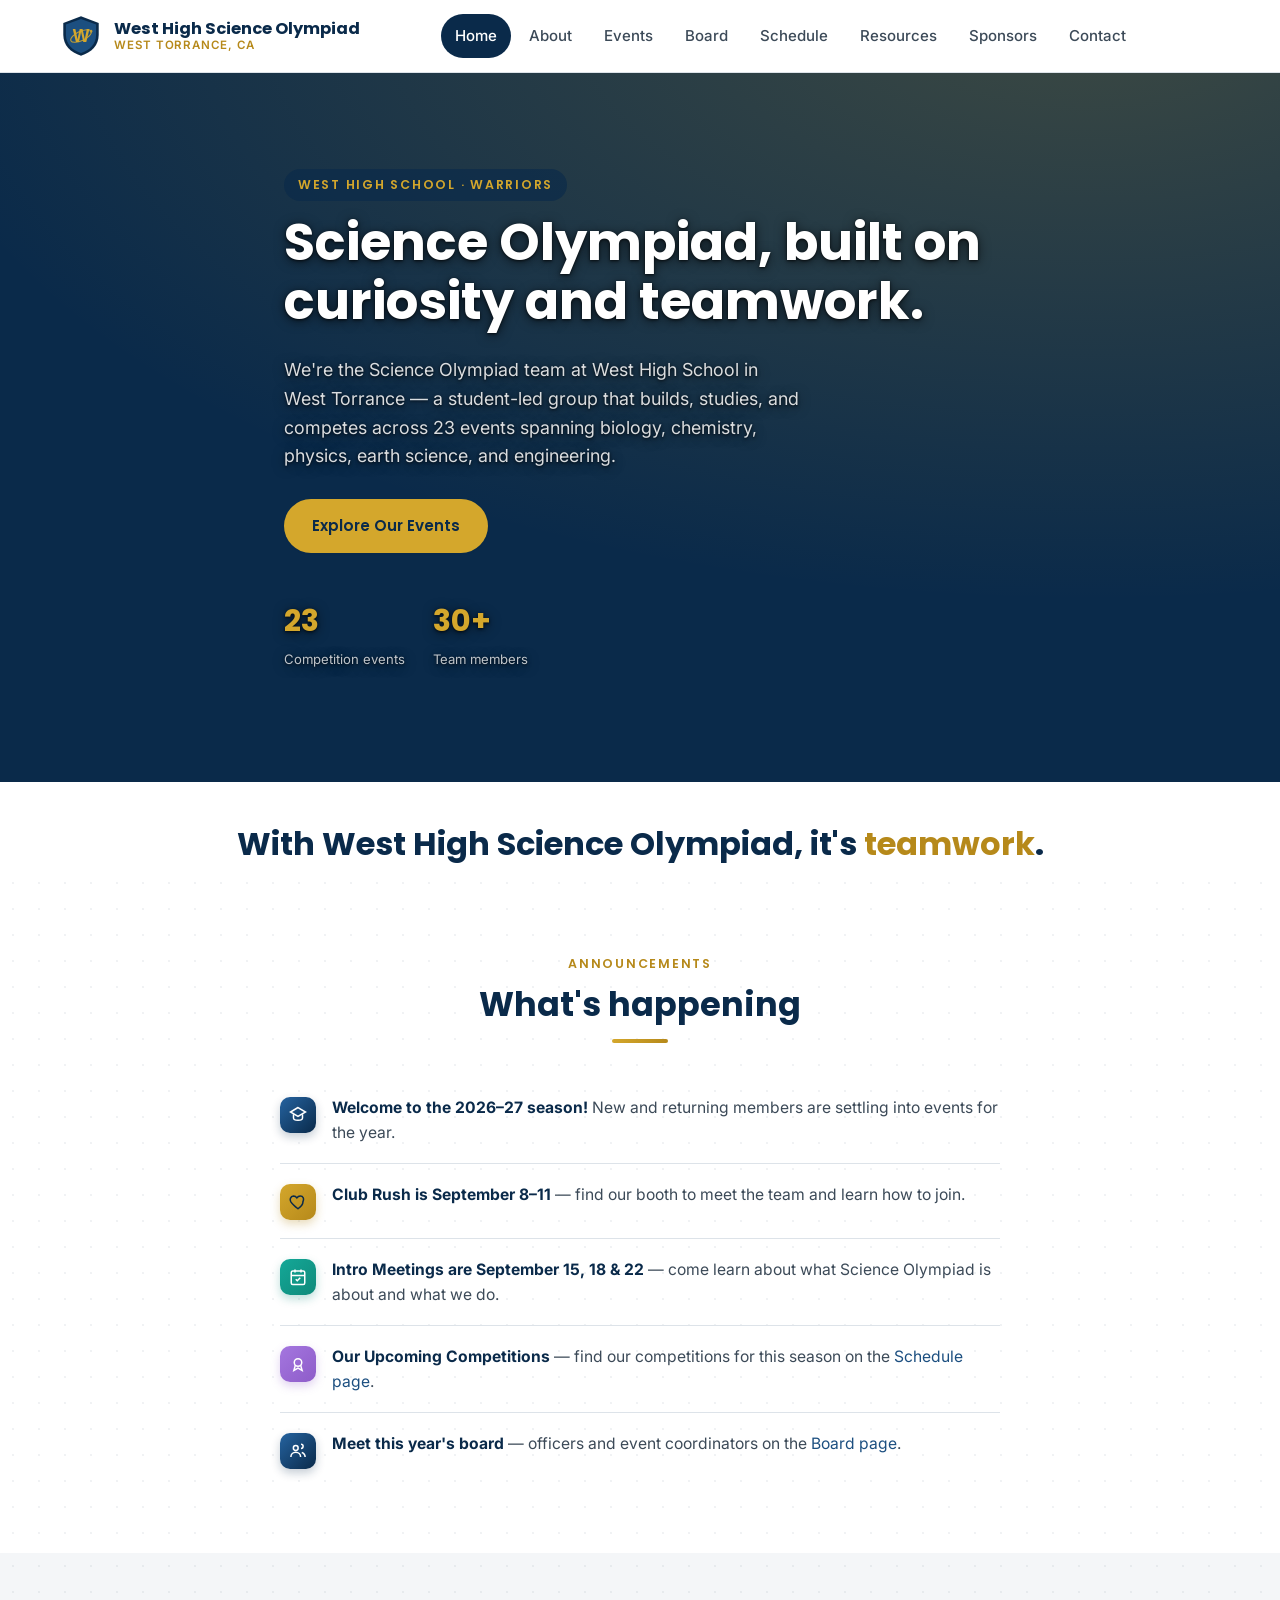
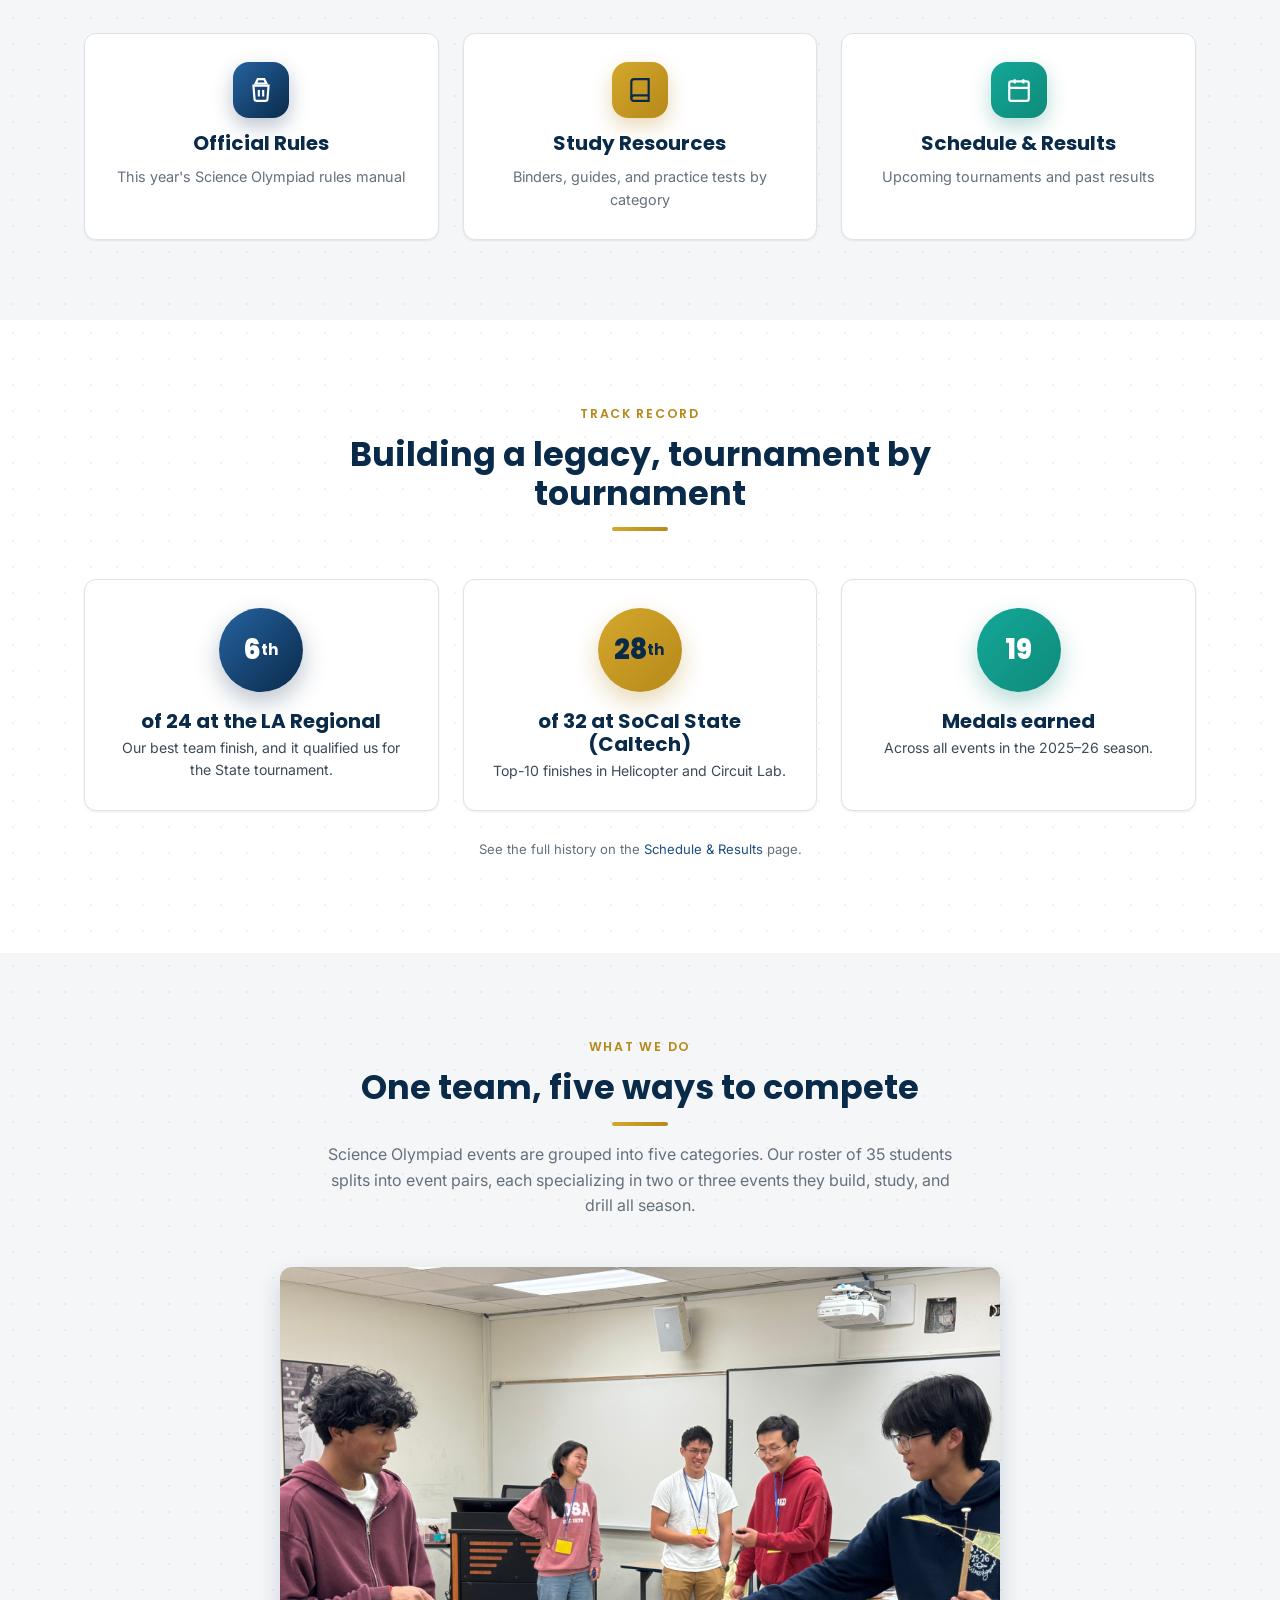
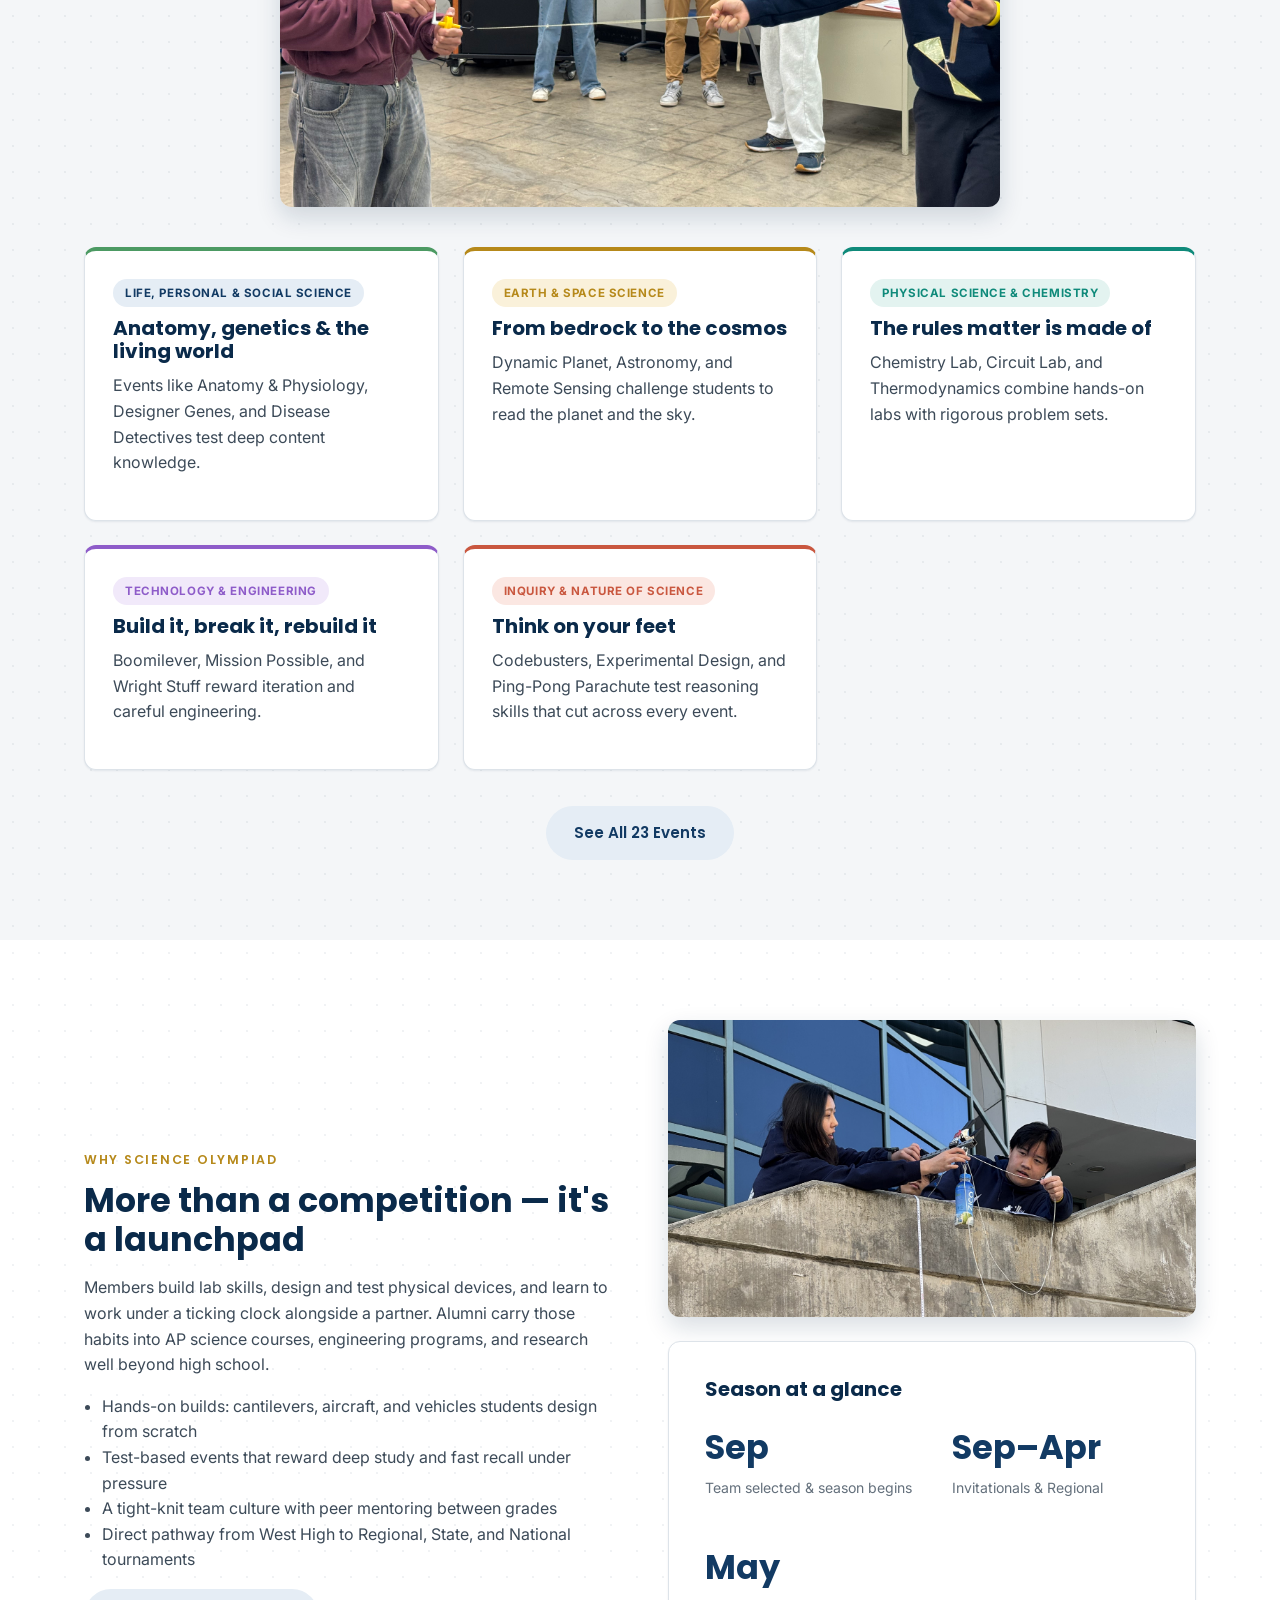
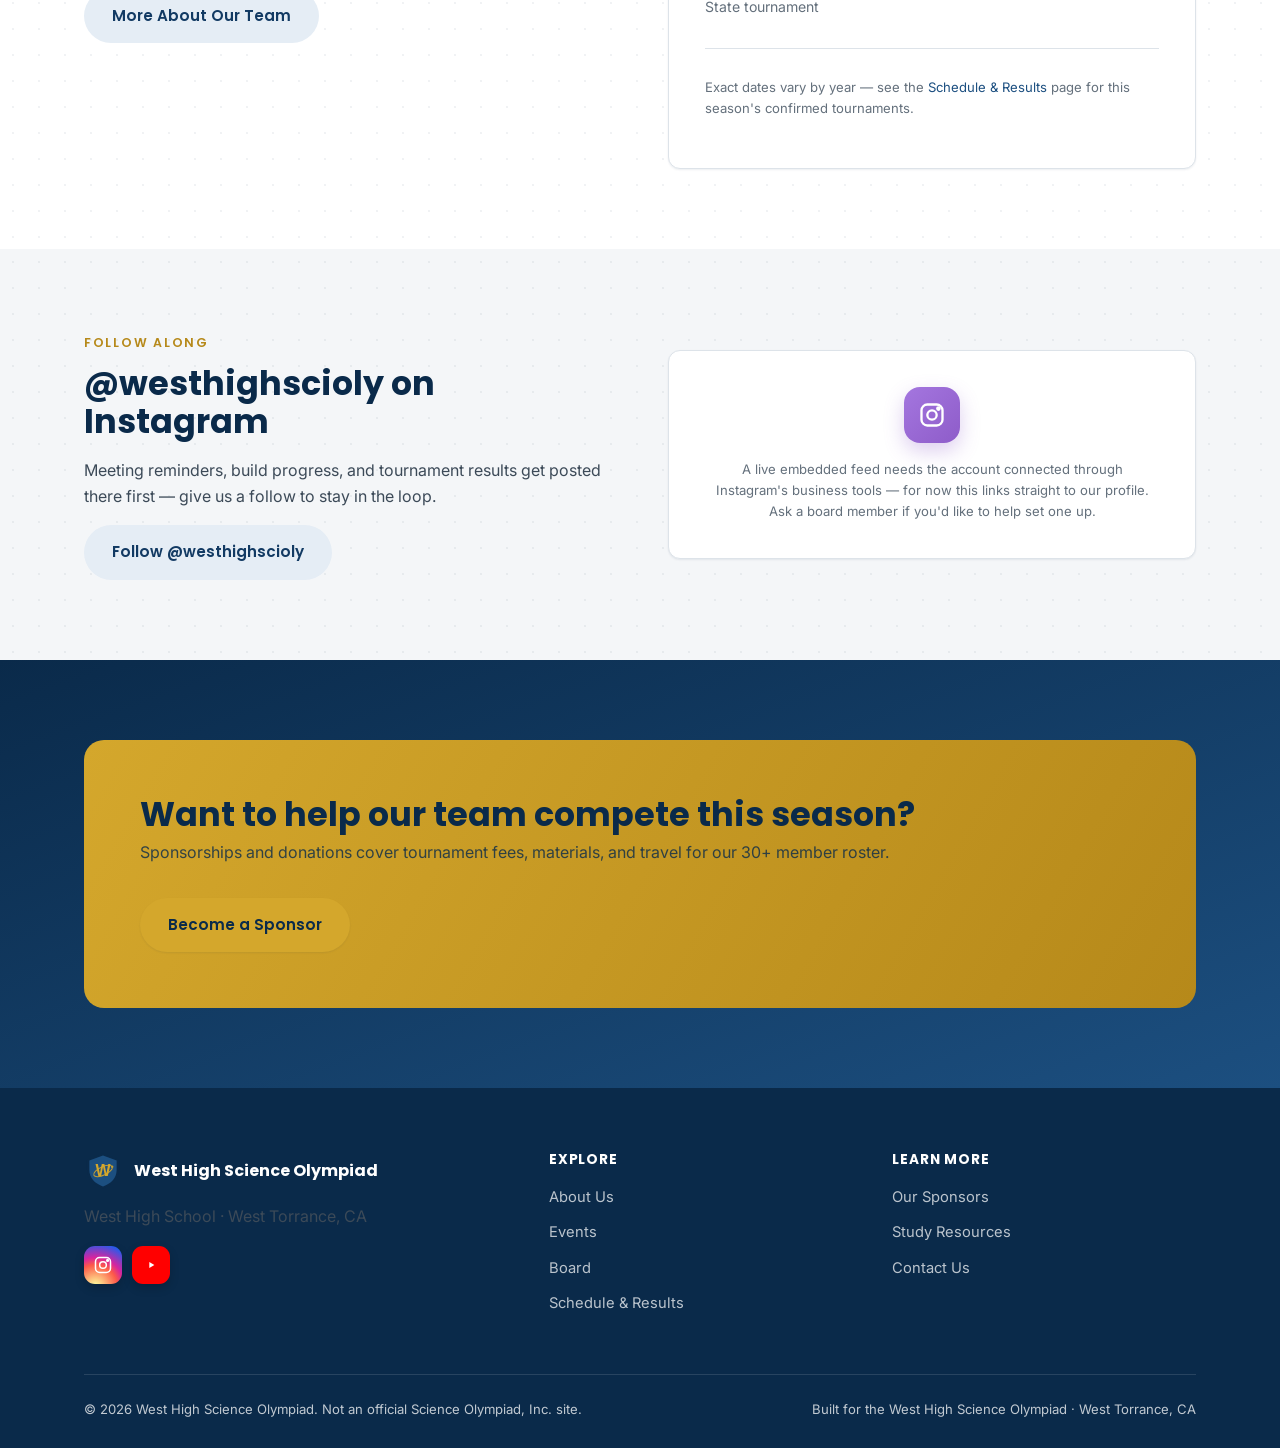
==== commit 3debd72f: "Fix image paths for GitHub Pages project subpath" ====
--- a/index.html
+++ b/index.html
@@ -36,7 +36,7 @@
   </div>
 </header>
 
-<section class="hero" style="--hero-img:url('/assets/img/hero-home.png')">
+<section class="hero" style="--hero-img:url('assets/img/hero-home.png')">
   <div class="container" style="max-width:760px;">
     <span class="eyebrow">West High School &middot; Warriors</span>
     <h1>Science Olympiad, built on curiosity and teamwork.</h1>
@@ -150,7 +150,7 @@
       <h2>One team, five ways to compete</h2>
       <p>Science Olympiad events are grouped into five categories. Our roster of 35 students splits into event pairs, each specializing in two or three events they build, study, and drill all season.</p>
     </div>
-    <img src="/assets/img/IMG_6153.JPG" alt="Team members testing a Wright Stuff aircraft build" class="photo-frame" style="aspect-ratio:4032/3024; max-width:720px; margin:0 auto 40px;">
+    <img src="assets/img/IMG_6153.JPG" alt="Team members testing a Wright Stuff aircraft build" class="photo-frame" style="aspect-ratio:4032/3024; max-width:720px; margin:0 auto 40px;">
     <div class="grid grid-3">
       <div class="card card--life">
         <span class="tag tag--green">Life, Personal &amp; Social Science</span>
@@ -200,7 +200,7 @@
         <a href="about.html" class="btn btn-ghost">More About Our Team</a>
       </div>
       <div>
-        <img src="/assets/img/IMG_6108.JPG" alt="Team members testing a hands-on device build outdoors" class="photo-frame" style="aspect-ratio:16/9; margin-bottom:24px; object-position:50% 38%;">
+        <img src="assets/img/IMG_6108.JPG" alt="Team members testing a hands-on device build outdoors" class="photo-frame" style="aspect-ratio:16/9; margin-bottom:24px; object-position:50% 38%;">
         <div class="card" style="padding: 36px;">
         <h3>Season at a glance</h3>
         <div class="stat-row" style="margin-top: 20px;">
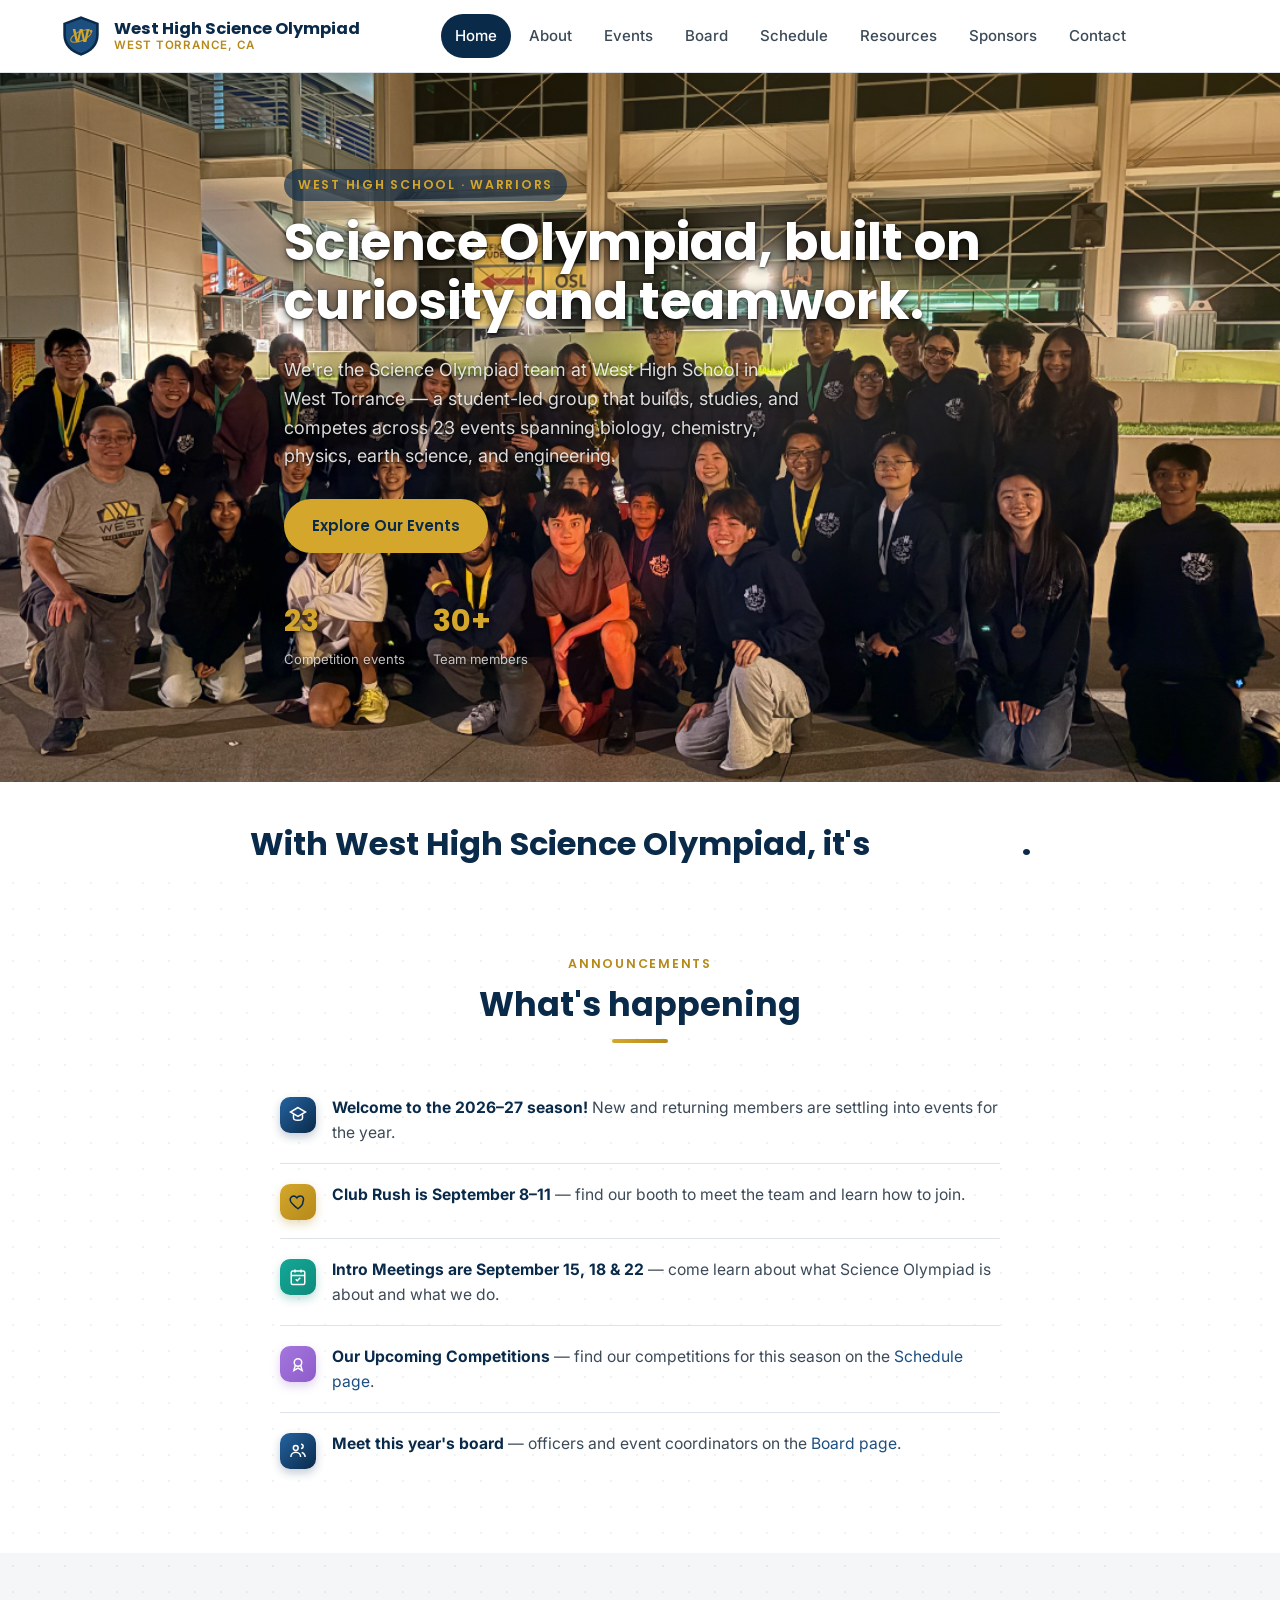
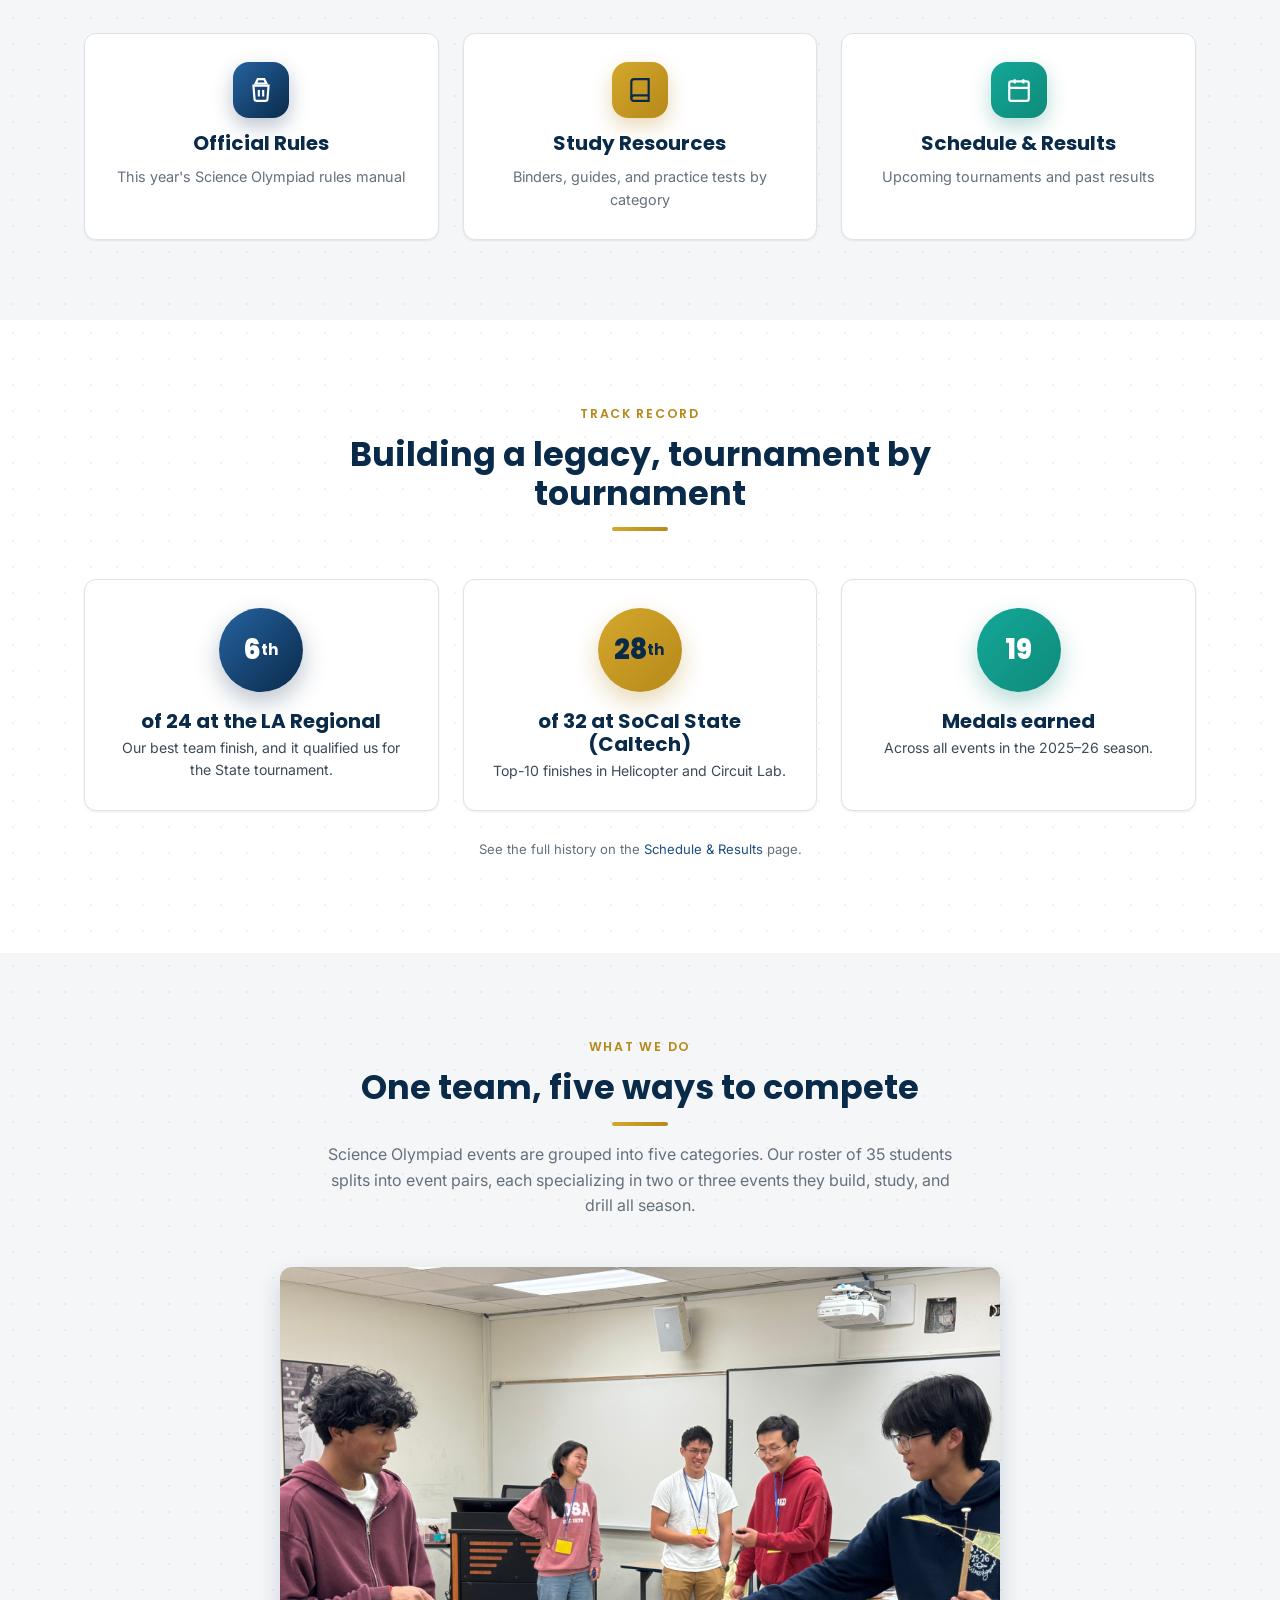
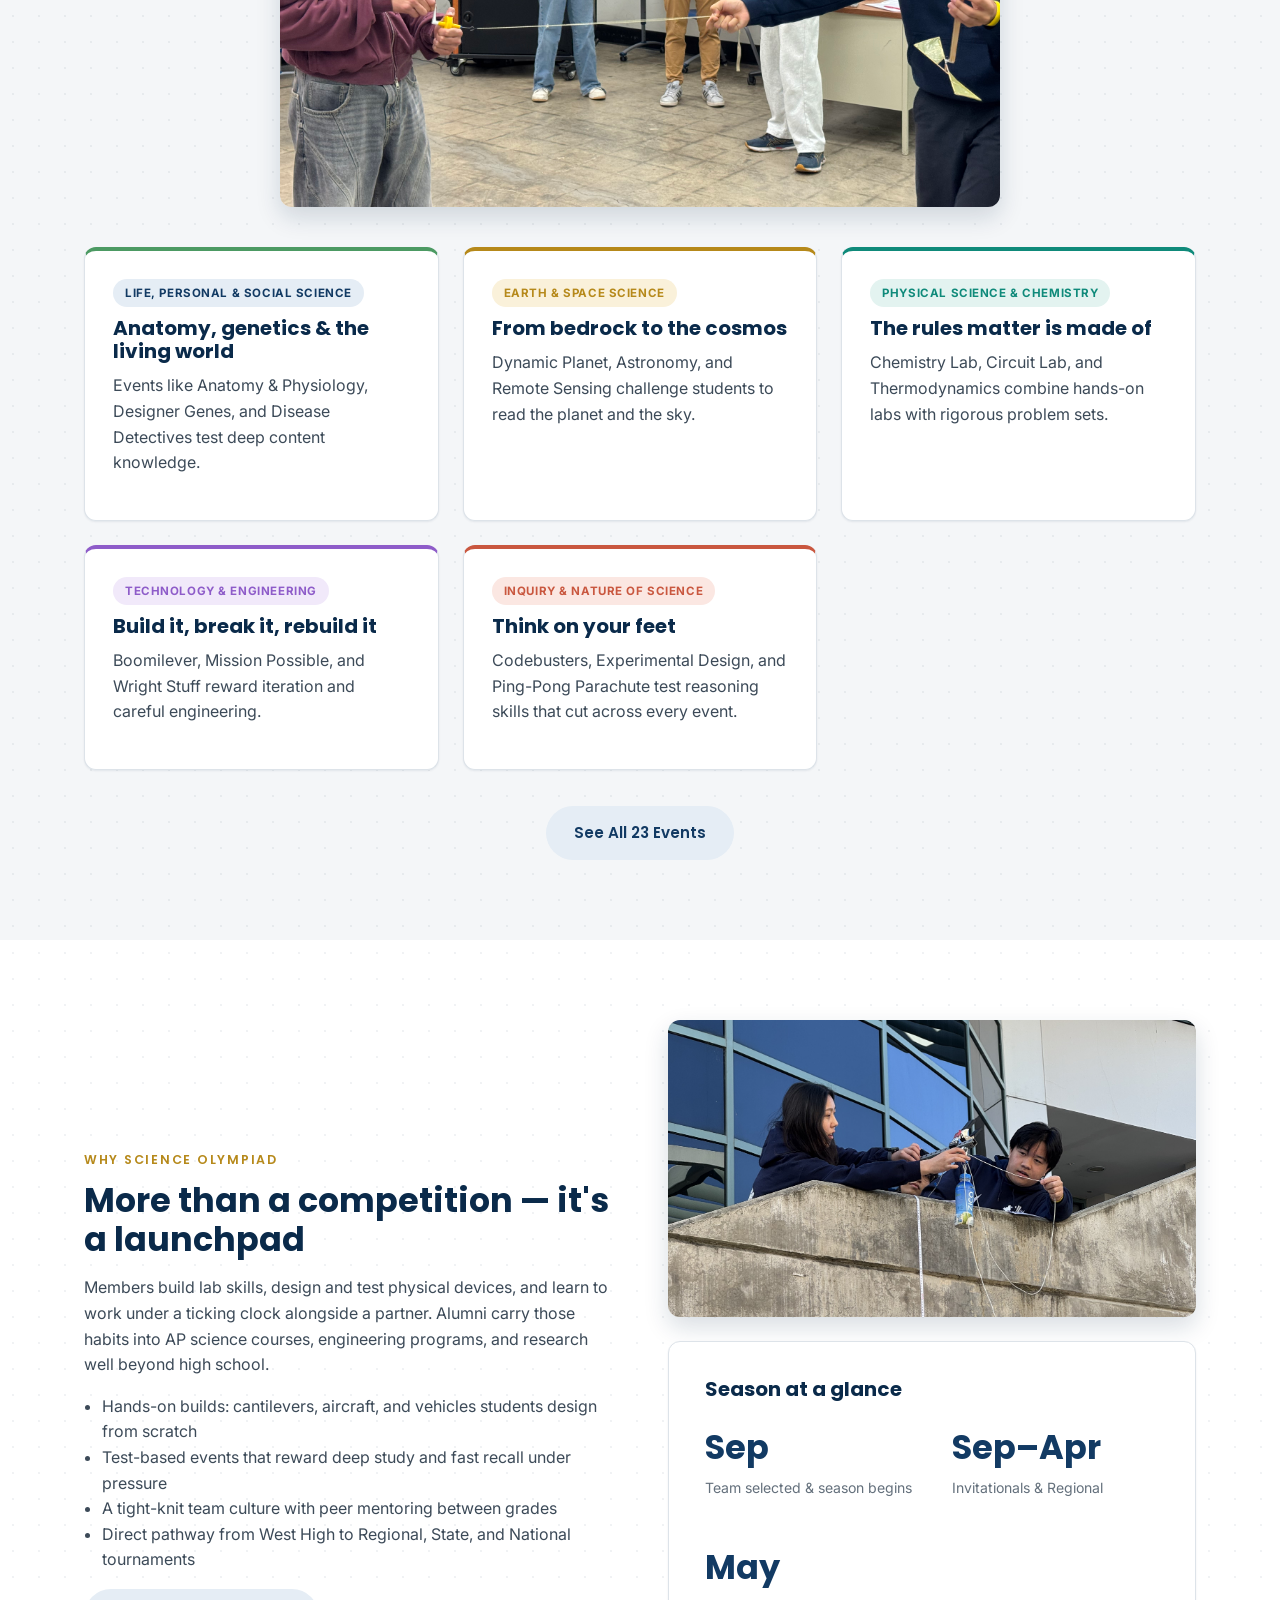
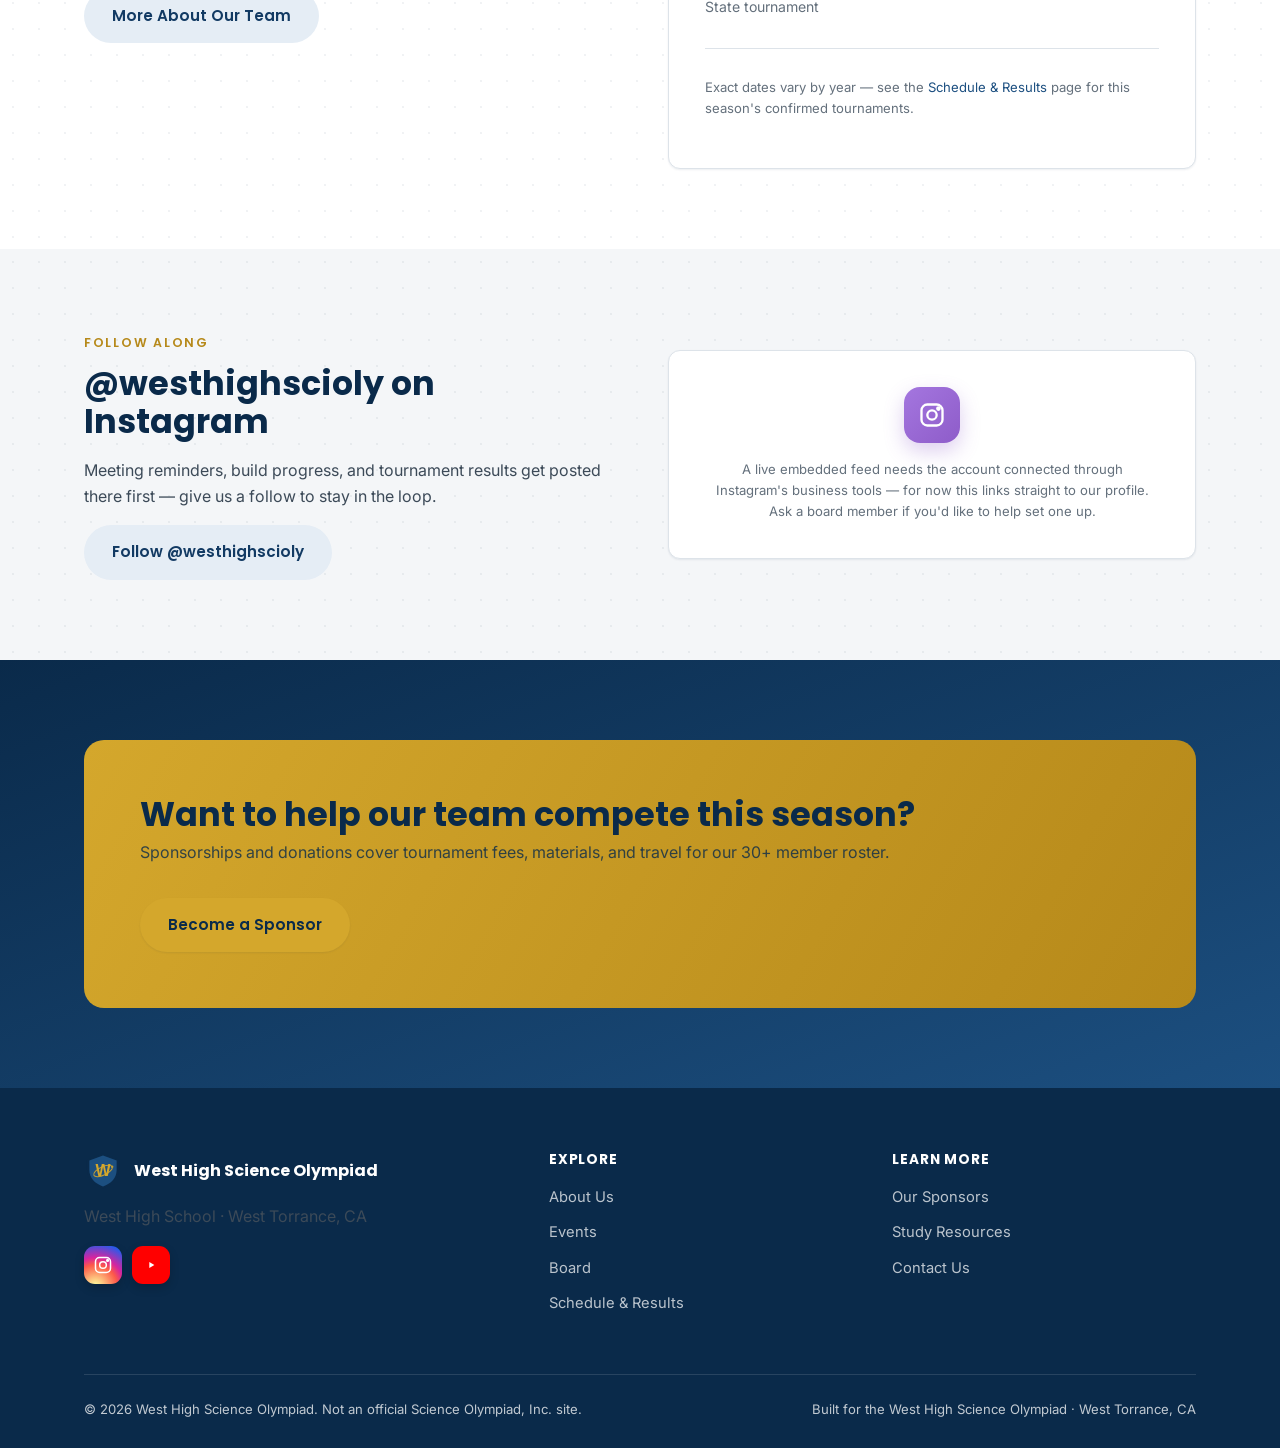
==== commit 50d1f11c: "Fix hero background-image path resolution (CSS custom property url() bug)" ====
--- a/index.html
+++ b/index.html
@@ -36,7 +36,7 @@
   </div>
 </header>
 
-<section class="hero" style="--hero-img:url('assets/img/hero-home.png')">
+<section class="hero" style="background-image:url('assets/img/hero-home.png')">
   <div class="container" style="max-width:760px;">
     <span class="eyebrow">West High School &middot; Warriors</span>
     <h1>Science Olympiad, built on curiosity and teamwork.</h1>
--- a/assets/css/style.css
+++ b/assets/css/style.css
@@ -245,19 +245,26 @@
 .hero {
   position: relative;
   overflow: hidden;
-  /* Drop a photo in and set --hero-img on this element (e.g. assets/img/hero-home.jpg) —
-     layers stack on top of it, so the page looks the same today and upgrades once it's added.
-     No color tint on the photo itself — a plain navy background shows when there's no photo,
-     and a text-shadow (below) keeps the text readable once a photo is added. */
+  /* Drop a photo in by setting background-image directly on this element inline
+     (e.g. style="background-image:url('assets/img/hero-home.png')") — a plain navy
+     background shows when there's no photo, and a text-shadow (below) keeps the text
+     readable once a photo is added. The decorative gold glow lives on ::before so it
+     never fights with the photo's own background-image value. */
   background-color: var(--color-primary-900);
-  background-image: radial-gradient(1200px 600px at 85% -10%, rgba(212,167,44,0.25), transparent),
-              var(--hero-img, none);
-  background-size: cover, cover;
-  background-position: center, center;
-  background-repeat: no-repeat, no-repeat;
+  background-size: cover;
+  background-position: center;
+  background-repeat: no-repeat;
   color: #fff;
   padding: 96px 0 110px;
 }
+.hero::before {
+  content: "";
+  position: absolute;
+  inset: 0;
+  background-image: radial-gradient(1200px 600px at 85% -10%, rgba(212,167,44,0.25), transparent);
+  pointer-events: none;
+}
+.hero > .container { position: relative; z-index: 1; }
 .hero .eyebrow {
   color: var(--color-gold-500);
   background: rgba(10,42,74,0.65);
@@ -474,11 +481,11 @@
    ========================================================================== */
 
 .page-header {
-  /* Drop a photo in and set --hero-img on this element (e.g. assets/img/hero-about.jpg) —
-     no color tint on the photo itself; a plain navy background shows when there's no photo,
-     and a text-shadow keeps the text readable once a photo is added. */
+  /* Drop a photo in by setting background-image directly on this element inline
+     (e.g. style="background-image:url('assets/img/hero-about.jpg')") — no color tint
+     on the photo itself; a plain navy background shows when there's no photo, and a
+     text-shadow keeps the text readable once a photo is added. */
   background-color: var(--color-primary-900);
-  background-image: var(--hero-img, none);
   background-size: cover;
   background-position: center;
   background-repeat: no-repeat;
@@ -809,7 +816,7 @@
      sides by "cover" sizing — switch the photo layer to "contain" so everyone stays
      visible (letterboxed by the gradient) instead of being cut off. Extra bottom
      padding makes room so the contained photo isn't clipped by the box itself. */
-  .hero { background-size: cover, contain; background-position: center, bottom center; padding-bottom: 320px; }
+  .hero { background-size: contain; background-position: bottom center; padding-bottom: 320px; }
   .page-header { background-size: contain; background-position: bottom center; padding-bottom: 220px; }
 }
 
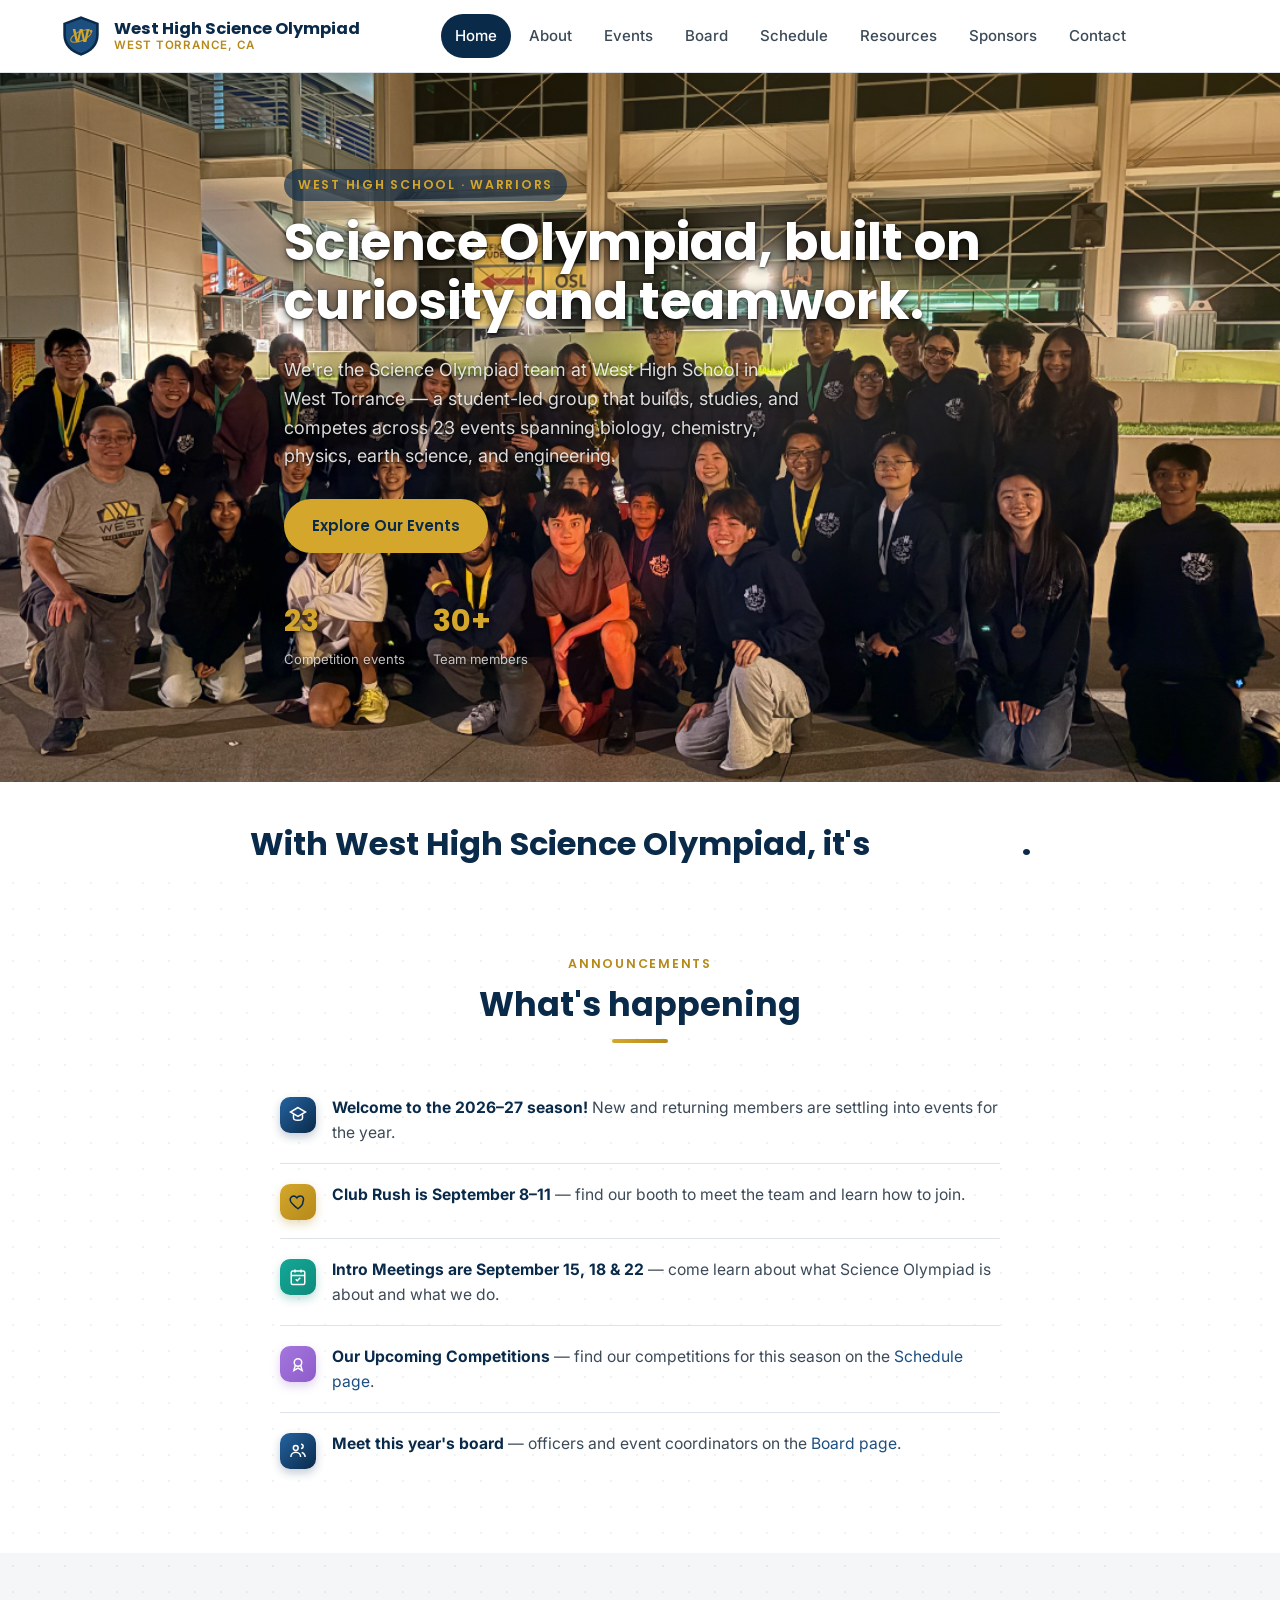
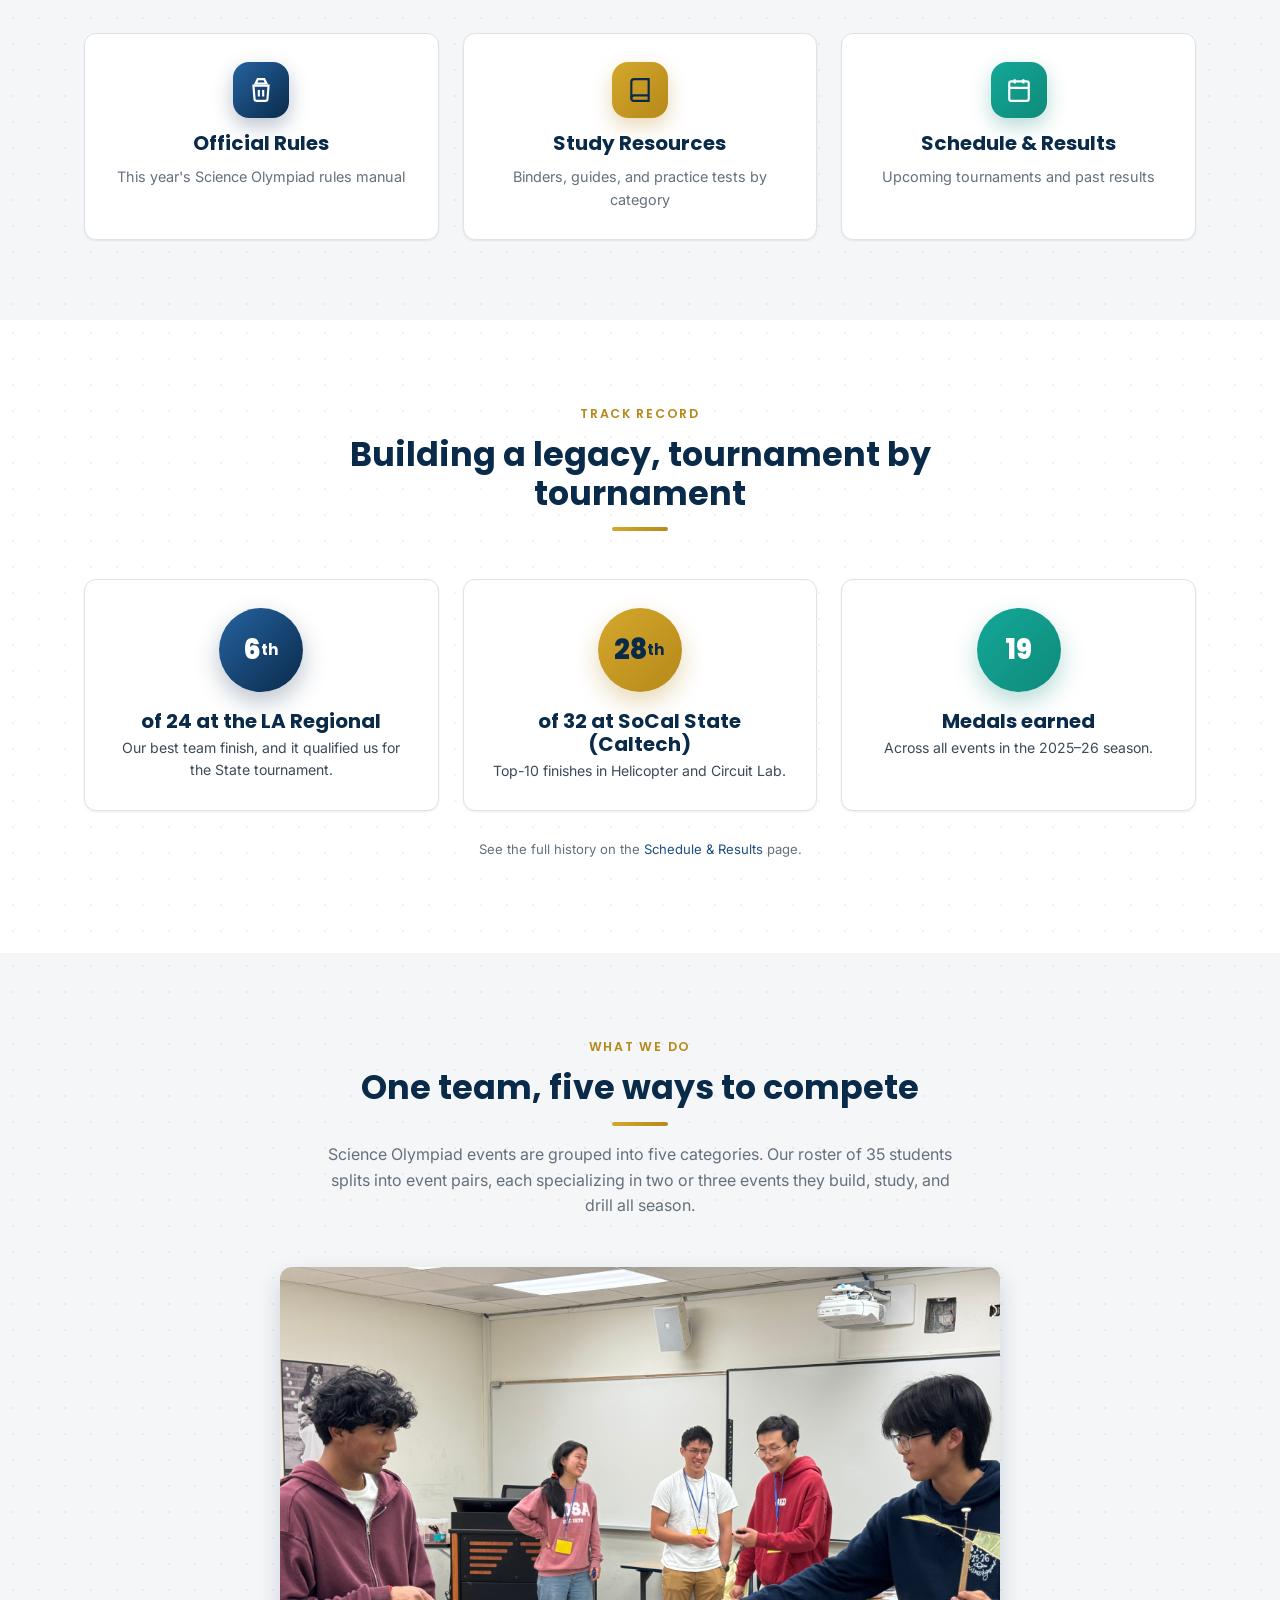
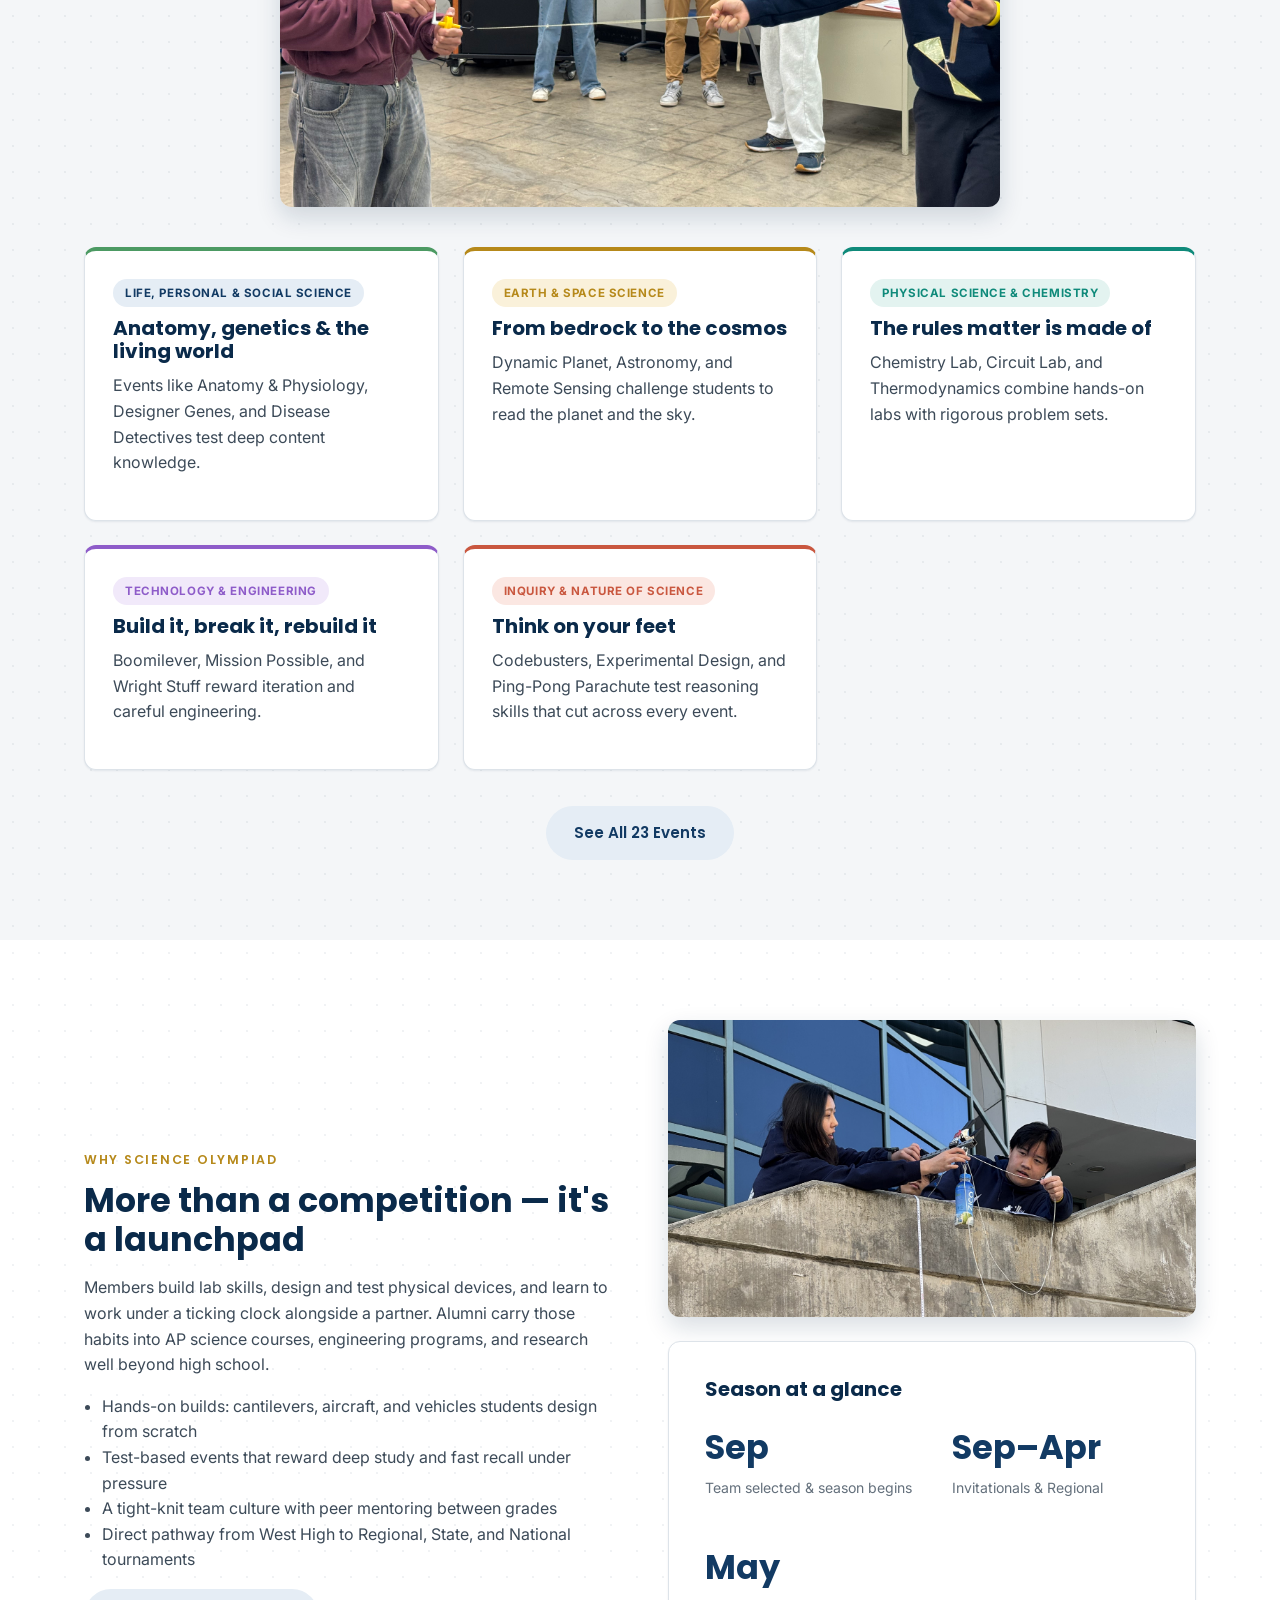
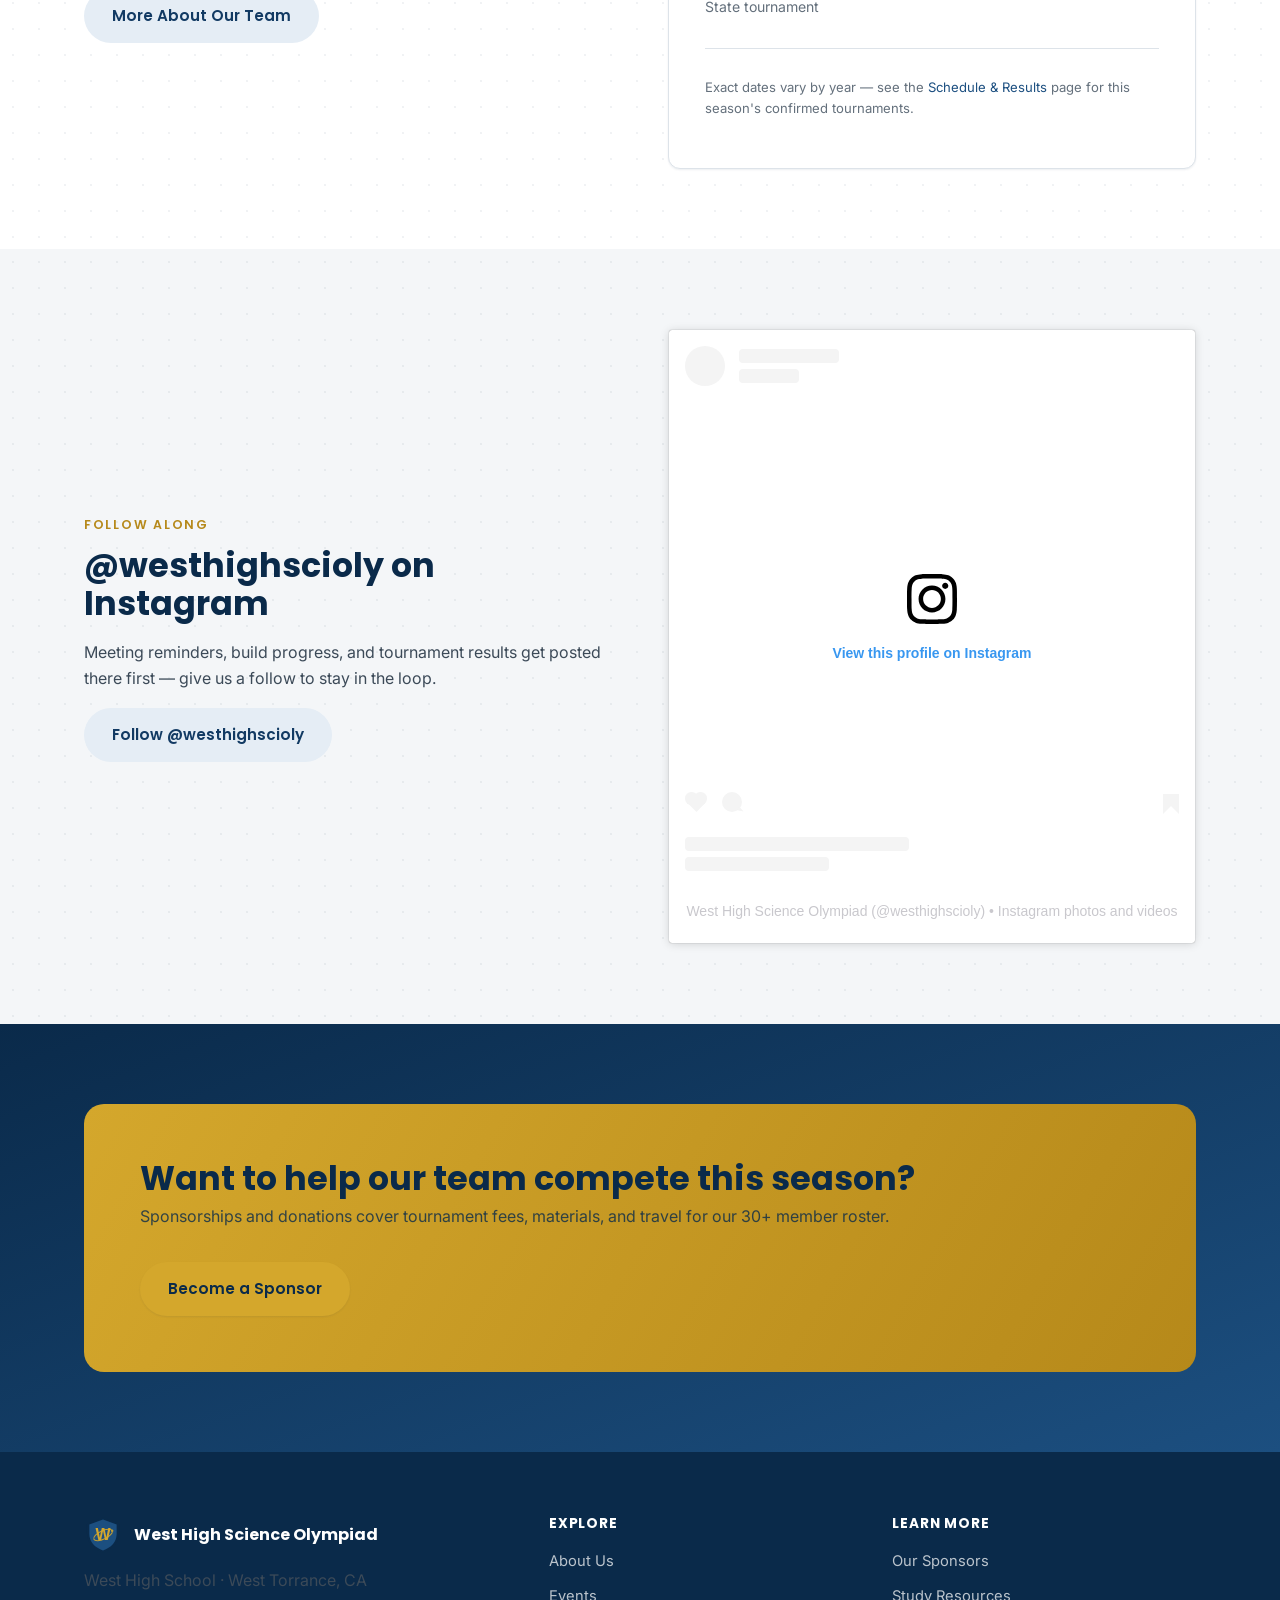
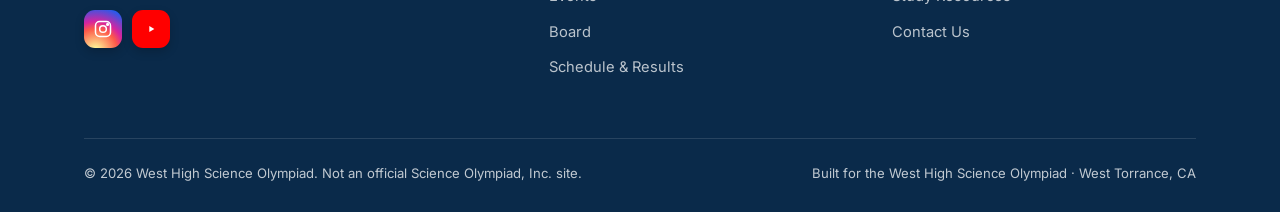
==== commit ed49284a: "Add Instagram profile embed to homepage Follow Along section" ====
--- a/index.html
+++ b/index.html
@@ -225,11 +225,8 @@
         <p>Meeting reminders, build progress, and tournament results get posted there first &mdash; give us a follow to stay in the loop.</p>
         <a href="https://www.instagram.com/westhighscioly/" target="_blank" rel="noopener" class="btn btn-ghost">Follow @westhighscioly</a>
       </div>
-      <div class="card text-center" style="padding:36px;">
-        <div class="icon-tile icon-tile--purple" style="margin:0 auto 16px; width:56px; height:56px;">
-          <svg viewBox="0 0 24 24" fill="none" stroke="currentColor" stroke-width="2" style="width:28px; height:28px;"><rect x="3" y="3" width="18" height="18" rx="5"/><circle cx="12" cy="12" r="4"/><circle cx="17.5" cy="6.5" r="1"/></svg>
-        </div>
-        <p class="form-note" style="margin:0;">A live embedded feed needs the account connected through Instagram's business tools &mdash; for now this links straight to our profile. Ask a board member if you'd like to help set one up.</p>
+      <div class="text-center">
+        <blockquote class="instagram-media" data-instgrm-permalink="https://www.instagram.com/westhighscioly/?utm_source=ig_embed&amp;utm_campaign=loading" data-instgrm-version="14" style=" background:#FFF; border:0; border-radius:3px; box-shadow:0 0 1px 0 rgba(0,0,0,0.5),0 1px 10px 0 rgba(0,0,0,0.15); margin: 1px auto; max-width:540px; min-width:326px; padding:0; width:99.375%; width:-webkit-calc(100% - 2px); width:calc(100% - 2px);"><div style="padding:16px;"> <a href="https://www.instagram.com/westhighscioly/?utm_source=ig_embed&amp;utm_campaign=loading" style=" background:#FFFFFF; line-height:0; padding:0 0; text-align:center; text-decoration:none; width:100%;" target="_blank"> <div style=" display: flex; flex-direction: row; align-items: center;"> <div style="background-color: #F4F4F4; border-radius: 50%; flex-grow: 0; height: 40px; margin-right: 14px; width: 40px;"></div> <div style="display: flex; flex-direction: column; flex-grow: 1; justify-content: center;"> <div style=" background-color: #F4F4F4; border-radius: 4px; flex-grow: 0; height: 14px; margin-bottom: 6px; width: 100px;"></div> <div style=" background-color: #F4F4F4; border-radius: 4px; flex-grow: 0; height: 14px; width: 60px;"></div></div></div><div style="padding: 19% 0;"></div> <div style="display:block; height:50px; margin:0 auto 12px; width:50px;"><svg width="50px" height="50px" viewBox="0 0 60 60" version="1.1" xmlns="https://www.w3.org/2000/svg" xmlns:xlink="https://www.w3.org/1999/xlink"><g stroke="none" stroke-width="1" fill="none" fill-rule="evenodd"><g transform="translate(-511.000000, -20.000000)" fill="#000000"><g><path d="M556.869,30.41 C554.814,30.41 553.148,32.076 553.148,34.131 C553.148,36.186 554.814,37.852 556.869,37.852 C558.924,37.852 560.59,36.186 560.59,34.131 C560.59,32.076 558.924,30.41 556.869,30.41 M541,60.657 C535.114,60.657 530.342,55.887 530.342,50 C530.342,44.114 535.114,39.342 541,39.342 C546.887,39.342 551.658,44.114 551.658,50 C551.658,55.887 546.887,60.657 541,60.657 M541,33.886 C532.1,33.886 524.886,41.1 524.886,50 C524.886,58.899 532.1,66.113 541,66.113 C549.9,66.113 557.115,58.899 557.115,50 C557.115,41.1 549.9,33.886 541,33.886 M565.378,62.101 C565.244,65.022 564.756,66.606 564.346,67.663 C563.803,69.06 563.154,70.057 562.106,71.106 C561.058,72.155 560.06,72.803 558.662,73.347 C557.607,73.757 556.021,74.244 553.102,74.378 C549.944,74.521 548.997,74.552 541,74.552 C533.003,74.552 532.056,74.521 528.898,74.378 C525.979,74.244 524.393,73.757 523.338,73.347 C521.94,72.803 520.942,72.155 519.894,71.106 C518.846,70.057 518.197,69.06 517.654,67.663 C517.244,66.606 516.755,65.022 516.623,62.101 C516.479,58.943 516.448,57.996 516.448,50 C516.448,42.003 516.479,41.056 516.623,37.899 C516.755,34.978 517.244,33.391 517.654,32.338 C518.197,30.938 518.846,29.942 519.894,28.894 C520.942,27.846 521.94,27.196 523.338,26.654 C524.393,26.244 525.979,25.756 528.898,25.623 C532.057,25.479 533.004,25.448 541,25.448 C548.997,25.448 549.943,25.479 553.102,25.623 C556.021,25.756 557.607,26.244 558.662,26.654 C560.06,27.196 561.058,27.846 562.106,28.894 C563.154,29.942 563.803,30.938 564.346,32.338 C564.756,33.391 565.244,34.978 565.378,37.899 C565.522,41.056 565.552,42.003 565.552,50 C565.552,57.996 565.522,58.943 565.378,62.101 M570.82,37.631 C570.674,34.438 570.167,32.258 569.425,30.349 C568.659,28.377 567.633,26.702 565.965,25.035 C564.297,23.368 562.623,22.342 560.652,21.575 C558.743,20.834 556.562,20.326 553.369,20.18 C550.169,20.033 549.148,20 541,20 C532.853,20 531.831,20.033 528.631,20.18 C525.438,20.326 523.257,20.834 521.349,21.575 C519.376,22.342 517.703,23.368 516.035,25.035 C514.368,26.702 513.342,28.377 512.574,30.349 C511.834,32.258 511.326,34.438 511.181,37.631 C511.035,40.831 511,41.851 511,50 C511,58.147 511.035,59.17 511.181,62.369 C511.326,65.562 511.834,67.743 512.574,69.651 C513.342,71.625 514.368,73.296 516.035,74.965 C517.703,76.634 519.376,77.658 521.349,78.425 C523.257,79.167 525.438,79.673 528.631,79.82 C531.831,79.965 532.853,80.001 541,80.001 C549.148,80.001 550.169,79.965 553.369,79.82 C556.562,79.673 558.743,79.167 560.652,78.425 C562.623,77.658 564.297,76.634 565.965,74.965 C567.633,73.296 568.659,71.625 569.425,69.651 C570.167,67.743 570.674,65.562 570.82,62.369 C570.966,59.17 571,58.147 571,50 C571,41.851 570.966,40.831 570.82,37.631"></path></g></g></g></svg></div><div style="padding-top: 8px;"> <div style=" color:#3897f0; font-family:Arial,sans-serif; font-size:14px; font-style:normal; font-weight:550; line-height:18px;">View this profile on Instagram</div></div><div style="padding: 12.5% 0;"></div> <div style="display: flex; flex-direction: row; margin-bottom: 14px; align-items: center;"><div> <div style="background-color: #F4F4F4; border-radius: 50%; height: 12.5px; width: 12.5px; transform: translateX(0px) translateY(7px);"></div> <div style="background-color: #F4F4F4; height: 12.5px; transform: rotate(-45deg) translateX(3px) translateY(1px); width: 12.5px; flex-grow: 0; margin-right: 14px; margin-left: 2px;"></div> <div style="background-color: #F4F4F4; border-radius: 50%; height: 12.5px; width: 12.5px; transform: translateX(9px) translateY(-18px);"></div></div><div style="margin-left: 8px;"> <div style=" background-color: #F4F4F4; border-radius: 50%; flex-grow: 0; height: 20px; width: 20px;"></div> <div style=" width: 0; height: 0; border-top: 2px solid transparent; border-left: 6px solid #f4f4f4; border-bottom: 2px solid transparent; transform: translateX(16px) translateY(-4px) rotate(30deg)"></div></div><div style="margin-left: auto;"> <div style=" width: 0px; border-top: 8px solid #F4F4F4; border-right: 8px solid transparent; transform: translateY(16px);"></div> <div style=" background-color: #F4F4F4; flex-grow: 0; height: 12px; width: 16px; transform: translateY(-4px);"></div> <div style=" width: 0; height: 0; border-top: 8px solid #F4F4F4; border-left: 8px solid transparent; transform: translateY(-4px) translateX(8px);"></div></div></div> <div style="display: flex; flex-direction: column; flex-grow: 1; justify-content: center; margin-bottom: 24px;"> <div style=" background-color: #F4F4F4; border-radius: 4px; flex-grow: 0; height: 14px; margin-bottom: 6px; width: 224px;"></div> <div style=" background-color: #F4F4F4; border-radius: 4px; flex-grow: 0; height: 14px; width: 144px;"></div></div></a><p style=" color:#c9c8cd; font-family:Arial,sans-serif; font-size:14px; line-height:17px; margin-bottom:0; margin-top:8px; overflow:hidden; padding:8px 0 7px; text-align:center; text-overflow:ellipsis; white-space:nowrap;"><a href="https://www.instagram.com/westhighscioly/?utm_source=ig_embed&amp;utm_campaign=loading" style=" color:#c9c8cd; font-family:Arial,sans-serif; font-size:14px; font-style:normal; font-weight:normal; line-height:17px;" target="_blank">West High Science Olympiad</a> (@<a href="https://www.instagram.com/westhighscioly/?utm_source=ig_embed&amp;utm_campaign=loading" style=" color:#c9c8cd; font-family:Arial,sans-serif; font-size:14px; font-style:normal; font-weight:normal; line-height:17px;" target="_blank">westhighscioly</a>) &bull; Instagram photos and videos</p></div></blockquote>
       </div>
     </div>
   </div>
@@ -291,6 +288,7 @@
 </footer>
 
 <button class="back-to-top" aria-label="Back to top">&uarr;</button>
+<script async src="https://www.instagram.com/embed.js"></script>
 <script src="assets/js/main.js"></script>
 </body>
 </html>
